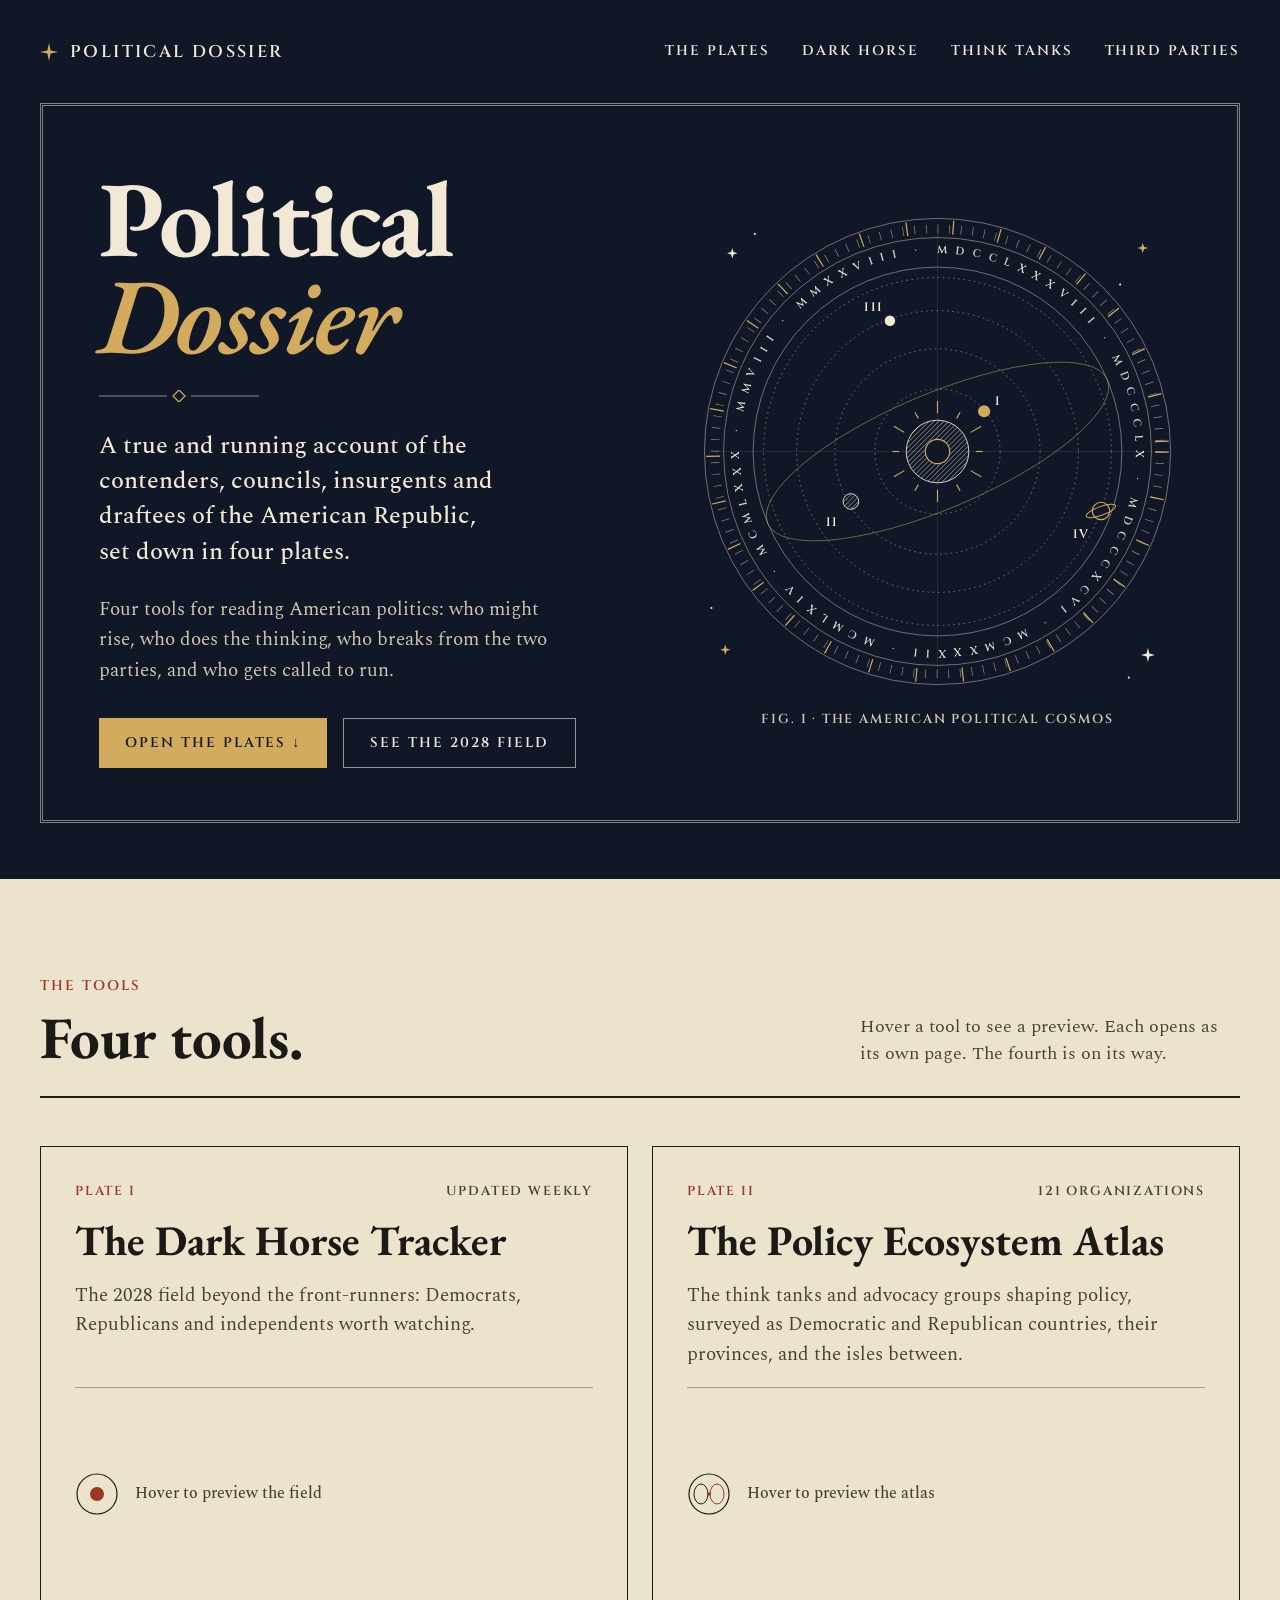
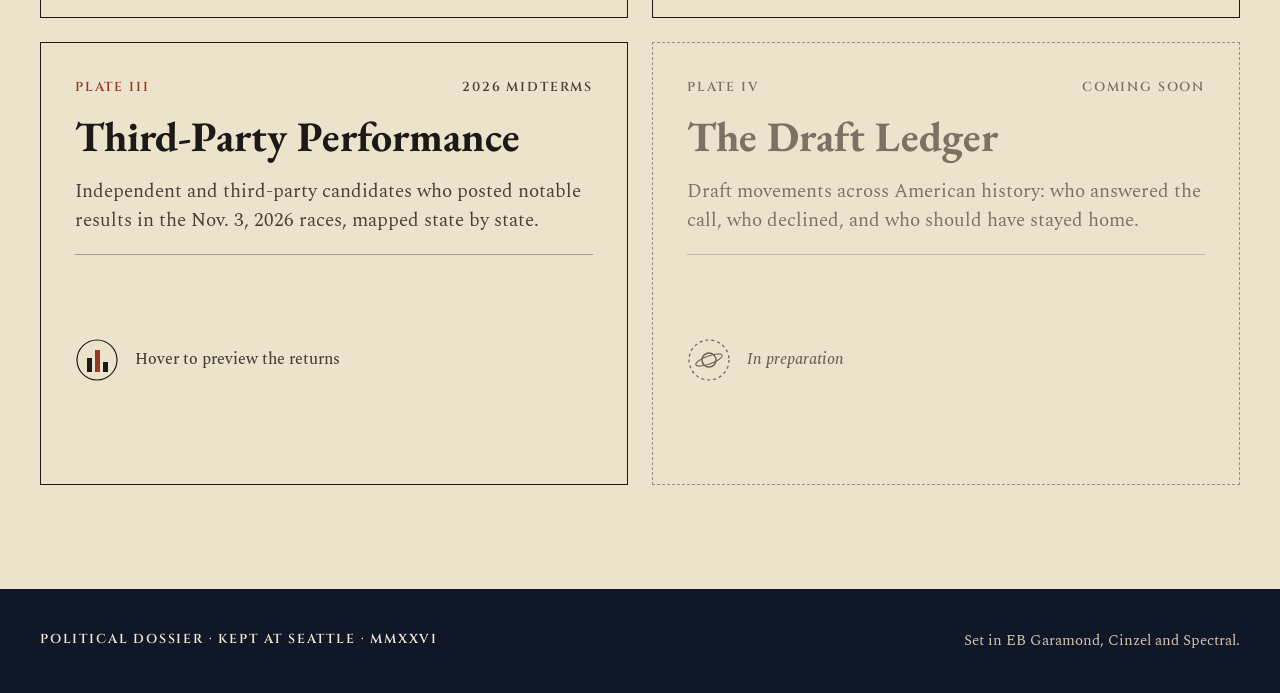
==== index.html @ 015b1ae3 "Homepage: "Four tools." heading; Draft Ledger grayed out as coming soon Plate IV is no longer linked" ====
<!doctype html>
<html lang="en">
<head>
<meta charset="utf-8">
<meta name="viewport" content="width=device-width, initial-scale=1">
<title>Political Dossier</title>
<meta name="description" content="Four tools for reading American politics: the Dark Horse Tracker, the Policy Ecosystem Atlas, Third-Party Performance and, coming soon, the Draft Ledger.">
<link rel="preconnect" href="https://fonts.googleapis.com">
<link rel="preconnect" href="https://fonts.gstatic.com" crossorigin>
<link href="https://fonts.googleapis.com/css2?family=Cinzel:wght@500;600;700&family=EB+Garamond:ital,wght@0,600;0,700;1,600&family=Spectral:wght@400;500;600&display=swap" rel="stylesheet">
<link rel="stylesheet" href="assets/ledger.css">
<link rel="icon" href="assets/favicon.svg" type="image/svg+xml">
</head>
<body id="top">

<header class="hero">
  <div class="wrap">
    <nav aria-label="Primary">
      <a class="brand label" href="#top">
        <svg width="18" height="18" viewBox="0 0 18 18" aria-hidden="true"><path d="M9 0 L10.6 7.4 L18 9 L10.6 10.6 L9 18 L7.4 10.6 L0 9 L7.4 7.4 Z" fill="#D2AB5F"/></svg>
        Political Dossier
      </a>
      <div class="navlinks label">
        <a href="#plates">The Plates</a>
        <a href="dark-horse/">Dark Horse</a>
        <a href="think-tanks/">Think Tanks</a>
        <a href="third-party/">Third Parties</a>
              </div>
    </nav>

    <div class="plate-frame">
      <div class="hero-copy">
        <h1>Political<br><em>Dossier</em></h1>
        <svg width="160" height="12" viewBox="0 0 160 12" aria-hidden="true"><line x1="0" y1="6" x2="68" y2="6" stroke="#F1E9D6" stroke-opacity=".55"/><path d="M80 0 L86 6 L80 12 L74 6 Z" fill="none" stroke="#D2AB5F" stroke-width="1.2"/><line x1="92" y1="6" x2="160" y2="6" stroke="#F1E9D6" stroke-opacity=".55"/></svg>
        <p class="lede">A true and running account of the contenders, councils, insurgents and draftees of the American Republic, set down in four plates.</p>
        <p class="sub">Four tools for reading American politics: who might rise, who does the thinking, who breaks from the two parties, and who gets called to run.</p>
        <div class="ctas">
          <a class="btn btn-gold label" href="#plates">Open the Plates ↓</a>
          <a class="btn btn-line label" href="dark-horse/">See the 2028 Field</a>
        </div>
      </div>

      <figure class="orrery">
        <svg viewBox="0 0 560 560" aria-hidden="true">
          <defs>
            <pattern id="heroHatch" width="4" height="4" patternUnits="userSpaceOnUse" patternTransform="rotate(45)"><line x1="0" y1="0" x2="0" y2="4" stroke="#F1E9D6" stroke-width=".9"/></pattern>
            <path id="heroRing" d="M 280 52 A 228 228 0 1 1 279.99 52"/>
          </defs>
          <circle cx="280" cy="280" r="268" fill="none" stroke="#F1E9D6" stroke-opacity=".6" stroke-width=".8"/>
          <circle cx="280" cy="280" r="256" fill="none" stroke="#F1E9D6" stroke-opacity=".55" stroke-width="10" stroke-dasharray=".8 12.6"/>
          <circle cx="280" cy="280" r="258" fill="none" stroke="#D2AB5F" stroke-width="16" stroke-dasharray="1.4 52.2"/>
          <circle cx="280" cy="280" r="246" fill="none" stroke="#F1E9D6" stroke-opacity=".6" stroke-width=".8"/>
          <text class="sc" font-size="12.5" fill="#F1E9D6" fill-opacity=".9"><textPath href="#heroRing" textLength="1410" lengthAdjust="spacing">MDCCLXXXVIII · MDCCCLX · MDCCCXCVI · MCMXXXII · MCMLXIV · MCMLXXX · MMVIII · MMXXVIII ·</textPath></text>
          <circle cx="280" cy="280" r="212" fill="none" stroke="#F1E9D6" stroke-opacity=".6" stroke-width=".8"/>
          <line x1="280" y1="24" x2="280" y2="536" stroke="#F1E9D6" stroke-opacity=".2" stroke-width=".5"/>
          <line x1="24" y1="280" x2="536" y2="280" stroke="#F1E9D6" stroke-opacity=".2" stroke-width=".5"/>
          <g fill="none" stroke="#F1E9D6" stroke-opacity=".55" stroke-width=".8" stroke-dasharray="2 4">
            <circle cx="280" cy="280" r="72"/><circle cx="280" cy="280" r="118"/><circle cx="280" cy="280" r="162"/><circle cx="280" cy="280" r="200"/>
          </g>
          <ellipse cx="280" cy="280" rx="212" ry="66" fill="none" stroke="#D2AB5F" stroke-opacity=".65" stroke-width=".8" transform="rotate(-23 280 280)"/>
          <g stroke="#D2AB5F" stroke-width="1.3">
            <line x1="280" y1="236" x2="280" y2="222"/>
            <line x1="280" y1="236" x2="280" y2="228" transform="rotate(30 280 280)"/>
            <line x1="280" y1="236" x2="280" y2="222" transform="rotate(60 280 280)"/>
            <line x1="280" y1="236" x2="280" y2="228" transform="rotate(90 280 280)"/>
            <line x1="280" y1="236" x2="280" y2="222" transform="rotate(120 280 280)"/>
            <line x1="280" y1="236" x2="280" y2="228" transform="rotate(150 280 280)"/>
            <line x1="280" y1="236" x2="280" y2="222" transform="rotate(180 280 280)"/>
            <line x1="280" y1="236" x2="280" y2="228" transform="rotate(210 280 280)"/>
            <line x1="280" y1="236" x2="280" y2="222" transform="rotate(240 280 280)"/>
            <line x1="280" y1="236" x2="280" y2="228" transform="rotate(270 280 280)"/>
            <line x1="280" y1="236" x2="280" y2="222" transform="rotate(300 280 280)"/>
            <line x1="280" y1="236" x2="280" y2="228" transform="rotate(330 280 280)"/>
          </g>
          <circle cx="280" cy="280" r="36" fill="url(#heroHatch)" stroke="#F1E9D6" stroke-width="1"/>
          <circle cx="280" cy="280" r="14" fill="#101827" stroke="#D2AB5F" stroke-width="1.3"/>
          <circle cx="333.6" cy="233.7" r="7" fill="#D2AB5F"/>
          <text class="sc" x="346" y="226" font-size="14" fill="#F1E9D6">I</text>
          <circle cx="180.4" cy="337.5" r="9" fill="url(#heroHatch)" stroke="#F1E9D6" stroke-width="1"/>
          <text class="sc" x="152" y="366" font-size="14" fill="#F1E9D6">II</text>
          <circle cx="225.3" cy="129.6" r="6" fill="#F1E9D6"/>
          <text class="sc" x="196" y="118" font-size="14" fill="#F1E9D6">III</text>
          <circle cx="468" cy="348.4" r="10" fill="#101827" stroke="#D2AB5F" stroke-width="1.3"/>
          <ellipse cx="468" cy="348.4" rx="18" ry="5" fill="none" stroke="#D2AB5F" stroke-width="1.1" transform="rotate(-20 468 348.4)"/>
          <text class="sc" x="436" y="380" font-size="14" fill="#F1E9D6">IV</text>
          <path d="M44 46 L45.4 50.6 L50 52 L45.4 53.4 L44 58 L42.6 53.4 L38 52 L42.6 50.6 Z" fill="#F1E9D6"/>
          <path d="M516 40 L517.4 44.6 L522 46 L517.4 47.4 L516 52 L514.6 47.4 L510 46 L514.6 44.6 Z" fill="#D2AB5F"/>
          <path d="M36 502 L37.4 506.6 L42 508 L37.4 509.4 L36 514 L34.6 509.4 L30 508 L34.6 506.6 Z" fill="#D2AB5F"/>
          <path d="M522 506 L523.6 512.4 L530 514 L523.6 515.6 L522 522 L520.4 515.6 L514 514 L520.4 512.4 Z" fill="#F1E9D6"/>
          <g fill="#F1E9D6"><circle cx="70" cy="30" r="1.2"/><circle cx="490" cy="88" r="1.2"/><circle cx="20" cy="460" r="1.2"/><circle cx="500" cy="540" r="1.2"/></g>
        </svg>
        <figcaption class="label">Fig. I · The American political cosmos</figcaption>
      </figure>
    </div>
  </div>
</header>

<section id="plates" aria-labelledby="plates-title">
  <div class="wrap">
    <div class="plates-head">
      <div>
        <div class="kicker label">The Tools</div>
        <h2 id="plates-title">Four tools.</h2>
      </div>
      <p>Hover a tool to see a preview. Each opens as its own page. The fourth is on its way.</p>
    </div>

    <div class="grid">

      <!-- Plate I -->
      <a class="plate" href="dark-horse/">
        <div class="meta label"><span class="num">Plate I</span><span class="tag">Updated weekly</span></div>
        <h3>The Dark Horse Tracker</h3>
        <p>The 2028 field beyond the front-runners: Democrats, Republicans and independents worth watching.</p>
        <div class="window">
          <div class="idle">
            <svg width="44" height="44" viewBox="0 0 44 44" aria-hidden="true"><circle cx="22" cy="22" r="20" fill="none" stroke="#1C1A16" stroke-width="1.2"/><circle cx="22" cy="22" r="7" fill="#9A3722"/></svg>
            Hover to preview the field
          </div>
          <div class="preview">
            <svg viewBox="0 0 440 140" role="img" aria-label="Preview: candidate dots along Democratic, Republican and independent rows, with front-runners set apart at right">
              <text class="sc" x="200" y="12" text-anchor="middle" font-size="10.5" fill="#D3C9B2">THE FIELD</text>
              <text class="sc" x="395" y="12" text-anchor="middle" font-size="10.5" fill="#D3C9B2">LEADERS</text>
              <rect x="360" y="20" width="70" height="116" fill="none" stroke="#F1E9D6" stroke-opacity=".45" stroke-dasharray="3 3"/>
              <g class="sc" font-size="12" fill="#F1E9D6"><text x="0" y="44">DEM</text><text x="0" y="84">REP</text><text x="0" y="124">IND</text></g>
              <g stroke="#F1E9D6" stroke-opacity=".4"><line x1="48" y1="40" x2="430" y2="40"/><line x1="48" y1="80" x2="430" y2="80"/><line x1="48" y1="120" x2="430" y2="120"/></g>
              <g fill="#D2AB5F">
                <circle cx="92" cy="40" r="4"/><circle cx="150" cy="40" r="6"/><circle cx="205" cy="40" r="3"/><circle cx="262" cy="40" r="5"/><circle cx="310" cy="40" r="4"/>
                <circle cx="112" cy="80" r="5"/><circle cx="172" cy="80" r="3"/><circle cx="240" cy="80" r="6"/><circle cx="328" cy="80" r="4"/>
                <circle cx="132" cy="120" r="4"/><circle cx="222" cy="120" r="5"/><circle cx="284" cy="120" r="3"/>
              </g>
              <g fill="#F1E9D6"><circle cx="392" cy="40" r="8"/><circle cx="398" cy="80" r="9"/></g>
            </svg>
            <span class="enter">Enter the plate →</span>
          </div>
        </div>
      </a>

      <!-- Plate II -->
      <a class="plate" href="think-tanks/">
        <div class="meta label"><span class="num">Plate II</span><span class="tag">121 organizations</span></div>
        <h3>The Policy Ecosystem Atlas</h3>
        <p>The think tanks and advocacy groups shaping policy, surveyed as Democratic and Republican countries, their provinces, and the isles between.</p>
        <div class="window">
          <div class="idle">
            <svg width="44" height="44" viewBox="0 0 44 44" aria-hidden="true"><circle cx="22" cy="22" r="20" fill="none" stroke="#1C1A16" stroke-width="1.2"/><ellipse cx="14" cy="22" rx="7" ry="10" fill="none" stroke="#1C1A16"/><ellipse cx="30" cy="22" rx="7" ry="10" fill="none" stroke="#9A3722"/><circle cx="22" cy="22" r="1.8" fill="#9A3722"/></svg>
            Hover to preview the atlas
          </div>
          <div class="preview">
            <svg viewBox="0 0 440 140" role="img" aria-label="Preview: two landmasses labeled Democratic and Republican, divided into provinces dotted with organizations, with small bridge isles between them">
              <defs><pattern id="p2Hatch" width="5" height="5" patternUnits="userSpaceOnUse" patternTransform="rotate(45)"><line x1="0" y1="0" x2="0" y2="5" stroke="#F1E9D6" stroke-opacity=".35" stroke-width="1"/></pattern></defs>
              <path d="M30 70 C28 30 70 12 110 14 C150 16 182 34 184 66 C186 104 160 128 116 128 C70 128 32 108 30 70 Z" fill="url(#p2Hatch)" stroke="#F1E9D6" stroke-width="1.2"/>
              <path d="M256 66 C258 30 292 12 334 14 C376 16 412 36 410 72 C408 108 374 128 330 128 C288 128 254 104 256 66 Z" fill="url(#p2Hatch)" stroke="#D2AB5F" stroke-width="1.2"/>
              <g stroke="#F1E9D6" stroke-opacity=".4" stroke-width=".8" fill="none"><path d="M108 16 L104 64 L60 96"/><path d="M104 64 L176 80"/><path d="M332 16 L336 70 L296 110"/><path d="M336 70 L404 58"/></g>
              <g fill="#F1E9D6"><circle cx="70" cy="50" r="3"/><circle cx="140" cy="44" r="4.5"/><circle cx="90" cy="100" r="3.5"/><circle cx="140" cy="102" r="2.5"/><circle cx="300" cy="48" r="3"/><circle cx="370" cy="44" r="4.5"/><circle cx="360" cy="100" r="3.5"/><circle cx="310" cy="90" r="2.5"/></g>
              <g fill="#D2AB5F" stroke="#101827" stroke-width=".8"><path d="M212 44 l8 -4 l8 4 l-2 8 l-10 2 z"/><path d="M208 76 l10 -3 l9 5 l-3 8 l-12 0 z"/><path d="M214 106 l9 -3 l7 5 l-4 7 l-10 -1 z"/></g>
              <g class="sc" font-size="10" fill="#D3C9B2" text-anchor="middle" letter-spacing="1.2"><text x="107" y="9">DEMOCRATIC</text><text x="333" y="9">REPUBLICAN</text><text x="220" y="30">ISLES</text></g>
            </svg>
            <span class="enter">Enter the plate →</span>
          </div>
        </div>
      </a>

      <!-- Plate III -->
      <a class="plate" href="third-party/">
        <div class="meta label"><span class="num">Plate III</span><span class="tag">2026 midterms</span></div>
        <h3>Third-Party Performance</h3>
        <p>Independent and third-party candidates who posted notable results in the Nov. 3, 2026 races, mapped state by state.</p>
        <div class="window">
          <div class="idle">
            <svg width="44" height="44" viewBox="0 0 44 44" aria-hidden="true"><circle cx="22" cy="22" r="20" fill="none" stroke="#1C1A16" stroke-width="1.2"/><rect x="12" y="20" width="5" height="14" fill="#1C1A16"/><rect x="20" y="12" width="5" height="22" fill="#9A3722"/><rect x="28" y="24" width="5" height="10" fill="#1C1A16"/></svg>
            Hover to preview the returns
          </div>
          <div class="preview">
            <svg viewBox="0 0 440 156" role="img" aria-label="Preview: 2026 independent vote shares. Bill Hill, Alaska House, 40.9 percent; Seth Bodnar, Montana Senate, 37.7; Ken Block, Rhode Island governor, 27.8; David Hatley, Tennessee governor, 9.3; Rick Bennett, Maine governor, 8.1">
              <defs><pattern id="p3Hatch" width="4" height="4" patternUnits="userSpaceOnUse" patternTransform="rotate(45)"><line x1="0" y1="0" x2="0" y2="4" stroke="#F1E9D6" stroke-width="1"/></pattern></defs>
              <line x1="20" y1="122" x2="420" y2="122" stroke="#F1E9D6" stroke-opacity=".65"/>
              <rect x="40" y="32.0" width="40" height="90.0" fill="#D2AB5F"/><rect x="120" y="39.0" width="40" height="83.0" fill="url(#p3Hatch)" stroke="#F1E9D6" stroke-width=".9"/><rect x="200" y="60.8" width="40" height="61.2" fill="url(#p3Hatch)" stroke="#F1E9D6" stroke-width=".9"/><rect x="280" y="101.5" width="40" height="20.5" fill="url(#p3Hatch)" stroke="#F1E9D6" stroke-width=".9"/><rect x="360" y="104.1" width="40" height="17.9" fill="url(#p3Hatch)" stroke="#F1E9D6" stroke-width=".9"/>
              <g class="num-t" font-size="12.5" fill="#F1E9D6" text-anchor="middle"><text x="60" y="26.0">40.9%</text><text x="140" y="33.0">37.7%</text><text x="220" y="54.8">27.8%</text><text x="300" y="95.5">9.3%</text><text x="380" y="98.1">8.1%</text></g>
              <g class="sc" font-size="10" fill="#D3C9B2" text-anchor="middle" letter-spacing=".8"><text x="60" y="138">AK HOUSE</text><text x="60" y="152">HILL</text><text x="140" y="138">MT SENATE</text><text x="140" y="152">BODNAR</text><text x="220" y="138">RI GOV</text><text x="220" y="152">BLOCK</text><text x="300" y="138">TN GOV</text><text x="300" y="152">HATLEY</text><text x="380" y="138">ME GOV</text><text x="380" y="152">BENNETT</text></g>
            </svg>
            <span class="enter">Enter the plate →</span>
          </div>
        </div>
      </a>

      <!-- Plate IV: coming soon (not linked yet) -->
      <div class="plate soon" aria-disabled="true">
        <div class="meta label"><span class="num">Plate IV</span><span class="tag">Coming soon</span></div>
        <h3>The Draft Ledger</h3>
        <p>Draft movements across American history: who answered the call, who declined, and who should have stayed home.</p>
        <div class="window">
          <div class="idle">
            <svg width="44" height="44" viewBox="0 0 44 44" aria-hidden="true"><circle cx="22" cy="22" r="20" fill="none" stroke="currentColor" stroke-width="1.2" stroke-dasharray="3 3"/><circle cx="22" cy="22" r="7" fill="none" stroke="currentColor" stroke-width="1.5"/><ellipse cx="22" cy="22" rx="14" ry="4" fill="none" stroke="currentColor" stroke-width="1.1" transform="rotate(-20 22 22)"/></svg>
            In preparation
          </div>
        </div>
      </div>

    </div>
  </div>
</section>

<footer id="colophon">
  <div class="wrap">
    <span class="label">Political Dossier · Kept at Seattle · MMXXVI</span>
    <span>Set in EB Garamond, Cinzel and Spectral.</span>
  </div>
</footer>

</body>
</html>
---- assets/ledger.css ----
/* Political Dossier: shared styles */
  :root{
    --night:#101827;
    --night-2:#18233A;
    --parchment:#ECE3CD;
    --star:#F1E9D6;
    --star-muted:#D3C9B2;
    --ink:#1C1A16;
    --ink-muted:#463F33;
    --gold:#D2AB5F;
    --rubric:#9A3722;
    --display:'EB Garamond', Georgia, serif;
    --label:'Cinzel', 'Trajan Pro', serif;
    --body:'Spectral', Georgia, serif;
  }
  *{box-sizing:border-box}
  html{scroll-behavior:smooth}
  body{margin:0;background:var(--night);color:var(--star);font-family:var(--body);font-size:19px;line-height:1.6;-webkit-font-smoothing:antialiased}
  a{color:inherit}
  .wrap{max-width:1320px;margin:0 auto}
  .label{font-family:var(--label);font-weight:600;letter-spacing:.14em;text-transform:uppercase}

  /* ---------- Nav ---------- */
  header.hero{padding:28px 40px 56px}
  nav{display:flex;flex-wrap:wrap;justify-content:space-between;align-items:center;gap:16px;margin-bottom:28px}
  .brand{display:flex;align-items:center;gap:12px;text-decoration:none;font-size:17px;color:var(--star)}
  .navlinks{display:flex;flex-wrap:wrap;gap:32px;font-size:14px}
  .navlinks a{text-decoration:none;padding:12px 0;color:var(--star);border-bottom:1px solid transparent}
  .navlinks a[aria-current="page"]{color:var(--gold);border-bottom-color:var(--gold)}
  .navlinks a:hover,.navlinks a:focus-visible{border-bottom-color:var(--gold);color:var(--gold)}

  /* ---------- Hero ---------- */
  .plate-frame{border:3px double rgba(241,233,214,.5);padding:64px 56px 52px;display:flex;flex-wrap:wrap;align-items:center;gap:48px}
  .hero-copy{flex:1 1 480px;min-width:0;display:flex;flex-direction:column;gap:26px}
  h1{margin:0;font-family:var(--display);font-weight:700;font-size:clamp(64px,8.4vw,124px);line-height:.9;letter-spacing:-.015em;color:var(--star)}
  h1 em{font-style:italic;font-weight:600;color:var(--gold)}
  .lede{margin:0;font-size:clamp(21px,1.9vw,25px);line-height:1.45;font-weight:500;color:var(--star);max-width:34ch}
  .sub{margin:0;font-size:19px;line-height:1.6;color:var(--star-muted);max-width:46ch}
  .ctas{display:flex;flex-wrap:wrap;gap:16px;margin-top:6px}
  .btn{display:inline-flex;align-items:center;min-height:50px;padding:0 26px;text-decoration:none;font-size:14px;transition:background .2s,color .2s,border-color .2s}
  .btn-gold{background:var(--gold);color:var(--night)}
  .btn-gold:hover,.btn-gold:focus-visible{background:var(--star)}
  .btn-line{border:1px solid rgba(241,233,214,.6);color:var(--star)}
  .btn-line:hover,.btn-line:focus-visible{border-color:var(--gold);color:var(--gold)}
  figure.orrery{flex:1 1 420px;min-width:0;margin:0;display:flex;flex-direction:column;align-items:center;gap:14px}
  figure.orrery svg{width:100%;max-width:540px;display:block}
  figcaption{font-size:13px;color:var(--star-muted)}

  /* ---------- Plates ---------- */
  #plates{background:var(--parchment);color:var(--ink);padding:96px 40px 104px}
  .plates-head{display:flex;flex-wrap:wrap;justify-content:space-between;align-items:flex-end;gap:24px;border-bottom:2px solid var(--ink);padding-bottom:28px;margin-bottom:48px}
  .plates-head .kicker{font-size:14px;color:var(--rubric);margin-bottom:12px}
  h2{margin:0;font-family:var(--display);font-weight:700;font-size:clamp(40px,4.6vw,64px);line-height:1}
  h2 em{font-weight:600}
  .plates-head p{margin:0;flex:0 1 380px;font-size:18px;line-height:1.55;color:var(--ink-muted)}
  .grid{display:grid;grid-template-columns:repeat(auto-fit,minmax(min(100%,500px),1fr));gap:24px}

  .plate{display:flex;flex-direction:column;gap:18px;padding:34px;min-height:420px;border:1.5px solid var(--ink);text-decoration:none;color:var(--ink);background:transparent;transition:background .25s ease,color .25s ease}
  .plate .meta{display:flex;justify-content:space-between;align-items:baseline;gap:12px;font-size:13px}
  .plate .num{color:var(--rubric);transition:color .25s}
  .plate .tag{color:var(--ink-muted);transition:color .25s}
  .plate h3{margin:0;font-family:var(--display);font-weight:700;font-size:42px;line-height:1.02}
  .plate p{margin:0;font-size:19px;line-height:1.55;color:var(--ink-muted);transition:color .25s}
  .plate .window{margin-top:auto;border-top:1px solid rgba(28,26,22,.35);padding-top:16px;height:196px;display:flex;flex-direction:column;justify-content:center;transition:border-color .25s}
  .plate .idle{display:flex;align-items:center;gap:16px;font-size:16px;font-weight:500;color:var(--ink-muted)}
  .plate .preview{display:none;flex-direction:column;gap:10px}
  .plate .preview svg{width:100%;height:136px;display:block}
  .plate .enter{font-family:var(--label);font-weight:600;font-size:13px;letter-spacing:.14em;text-transform:uppercase;color:var(--gold)}

  .plate:hover,.plate:focus-visible{background:var(--night);color:var(--star);outline:none}
  .plate:focus-visible{box-shadow:0 0 0 3px var(--gold)}
  .plate:hover .num,.plate:focus-visible .num{color:var(--gold)}
  .plate:hover .tag,.plate:hover p,.plate:focus-visible .tag,.plate:focus-visible p{color:var(--star-muted)}
  .plate:hover .window,.plate:focus-visible .window{border-top-color:rgba(241,233,214,.25)}
  .plate:hover .idle,.plate:focus-visible .idle{display:none}
  .plate:hover .preview,.plate:focus-visible .preview{display:flex}

  /* Touch screens can't hover: show the preview by default */
  @media (hover:none){
    .plate .idle{display:none}
    .plate .preview{display:flex}
    .plate{background:var(--night);color:var(--star)}
    .plate .num{color:var(--gold)}
    .plate .tag,.plate p{color:var(--star-muted)}
    .plate .window{border-top-color:rgba(241,233,214,.25)}
  }

  /* SVG text */
  .sc{font-family:var(--label);font-weight:600;letter-spacing:1.5px}
  .num-t{font-family:var(--body);font-weight:500}

  /* ---------- Footer ---------- */
  footer{padding:40px}
  footer .wrap{display:flex;flex-wrap:wrap;justify-content:space-between;gap:16px;font-size:15px;color:var(--star-muted)}
  footer .label{font-size:13px;color:var(--star)}

  @media (max-width:640px){
    header.hero{padding:20px 20px 40px}
    .plate-frame{padding:36px 24px}
    #plates{padding:64px 20px 72px}
    .plate{padding:24px;min-height:0}
    .plate h3{font-size:34px}
    footer{padding:32px 20px}
  }
  @media (prefers-reduced-motion:reduce){*{transition:none!important;scroll-behavior:auto!important}}

/* ---------- Tool pages (the plates) ---------- */
.plate-header{padding:28px 40px 0}
.crumb{font-size:13px;color:var(--star-muted);margin-bottom:22px}
.crumb a{text-decoration:none;color:var(--star-muted)}
.crumb a:hover,.crumb a:focus-visible{color:var(--gold)}
.plate-title{border:3px double rgba(241,233,214,.5);border-bottom:none;padding:48px 56px 40px;display:flex;flex-wrap:wrap;justify-content:space-between;align-items:flex-end;gap:24px}
.plate-title .num{font-size:14px;color:var(--gold);margin-bottom:14px}
.plate-title h1{font-size:clamp(48px,6vw,84px);line-height:.95}
.plate-title p{margin:16px 0 0;font-size:19px;color:var(--star-muted);max-width:52ch}
.plate-title .tag{font-size:13px;color:var(--star-muted);border:1px solid rgba(241,233,214,.4);padding:8px 14px}
main.tool{background:var(--parchment);color:var(--ink);padding:56px 40px 80px;min-height:50vh}
.tool-slot{border:1.5px solid var(--ink);padding:56px 40px;display:flex;flex-direction:column;align-items:center;gap:16px;text-align:center}
.tool-slot h2{font-size:clamp(28px,3vw,40px)}
.tool-slot p{margin:0;color:var(--ink-muted);max-width:48ch}
.plate-nav{display:flex;flex-wrap:wrap;justify-content:space-between;gap:16px;margin-top:40px;border-top:2px solid var(--ink);padding-top:24px}
.plate-nav a{display:flex;flex-direction:column;gap:4px;text-decoration:none;color:var(--ink);min-height:44px}
.plate-nav a:last-child{text-align:right;margin-left:auto}
.plate-nav .label{font-size:12px;color:var(--rubric)}
.plate-nav .t{font-family:var(--display);font-weight:700;font-size:24px}
.plate-nav a:hover .t,.plate-nav a:focus-visible .t{text-decoration:underline;text-decoration-thickness:1px;text-underline-offset:4px}
@media (max-width:640px){
  .plate-header{padding:20px 20px 0}
  .plate-title{padding:32px 24px 28px}
  main.tool{padding:40px 20px 56px}
  .tool-slot{padding:40px 20px}
}

/* Coming-soon plate: greyed out, not clickable, no hover preview */
.plate.soon,.plate.soon:hover{background:transparent;color:#7A7262;border-style:dashed;border-color:#9C927E;cursor:default}
.plate.soon .num,.plate.soon .tag,.plate.soon:hover .num,.plate.soon:hover .tag{color:#7A7262}
.plate.soon p,.plate.soon:hover p{color:#7A7262}
.plate.soon .window,.plate.soon:hover .window{border-top-color:rgba(28,26,22,.2)}
.plate.soon .idle,.plate.soon:hover .idle{display:flex;color:#6B6455;font-style:italic}
@media (hover:none){
  .plate.soon{background:transparent;color:#7A7262}
  .plate.soon .num,.plate.soon .tag,.plate.soon p{color:#7A7262}
  .plate.soon .idle{display:flex}
  .plate.soon .window{border-top-color:rgba(28,26,22,.2)}
}
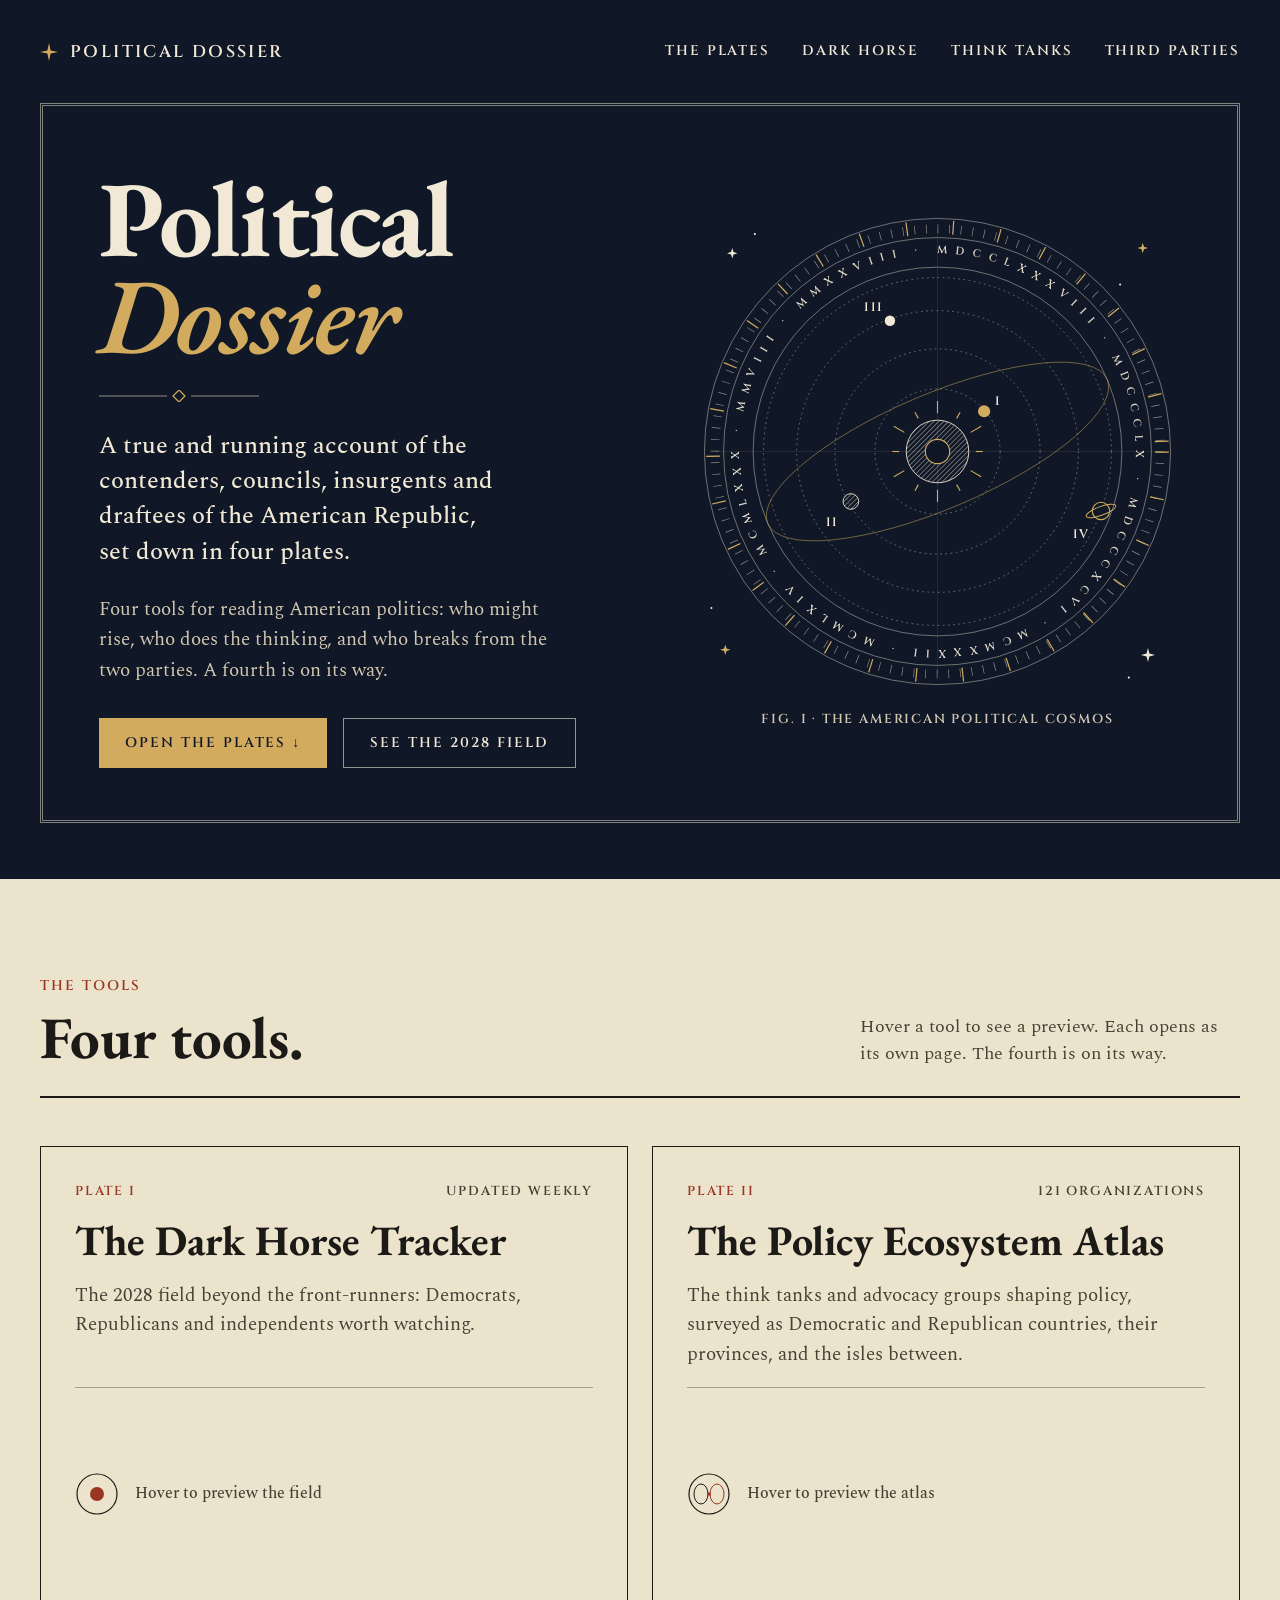
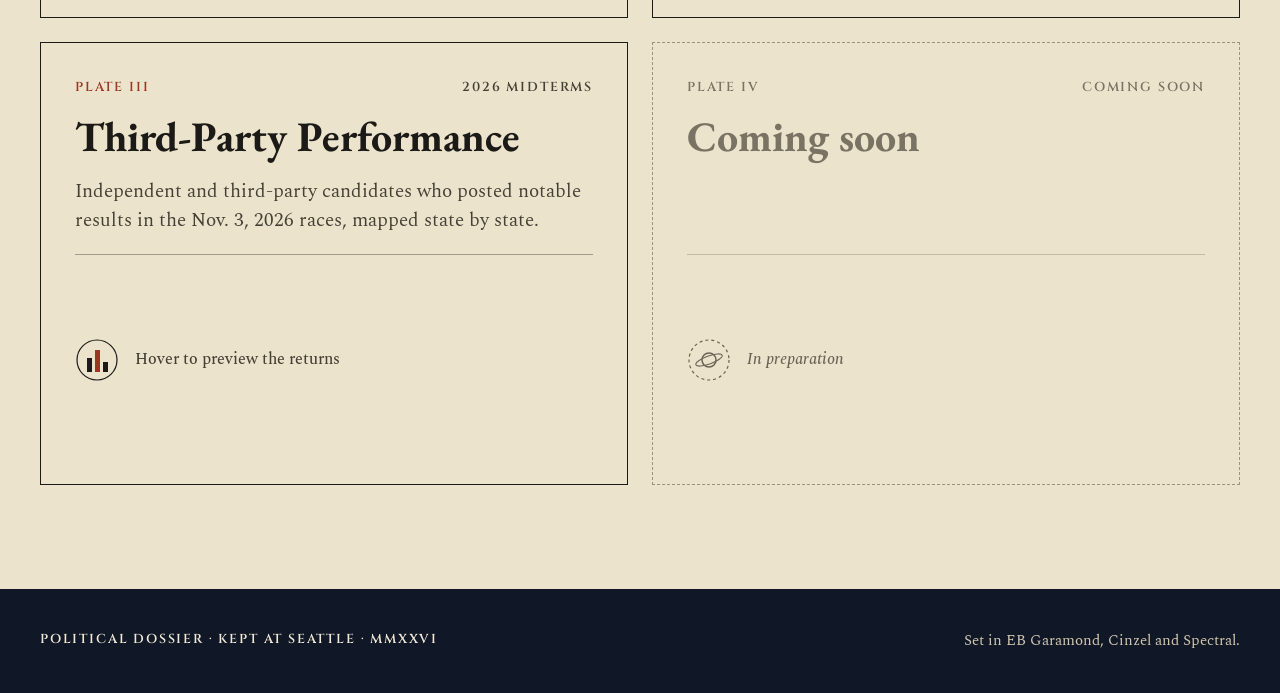
==== commit eaf8a2f2: "Plate IV: show only "Coming soon" Co-Authored-By: Claude Opus 5.5 <noreply@anthropic.com> Claude-Ses" ====
--- a/index.html
+++ b/index.html
@@ -4,7 +4,7 @@
 <meta charset="utf-8">
 <meta name="viewport" content="width=device-width, initial-scale=1">
 <title>Political Dossier</title>
-<meta name="description" content="Four tools for reading American politics: the Dark Horse Tracker, the Policy Ecosystem Atlas, Third-Party Performance and, coming soon, the Draft Ledger.">
+<meta name="description" content="Four tools for reading American politics: the Dark Horse Tracker, the Policy Ecosystem Atlas, Third-Party Performance, with a fourth coming soon.">
 <link rel="preconnect" href="https://fonts.googleapis.com">
 <link rel="preconnect" href="https://fonts.gstatic.com" crossorigin>
 <link href="https://fonts.googleapis.com/css2?family=Cinzel:wght@500;600;700&family=EB+Garamond:ital,wght@0,600;0,700;1,600&family=Spectral:wght@400;500;600&display=swap" rel="stylesheet">
@@ -33,7 +33,7 @@
         <h1>Political<br><em>Dossier</em></h1>
         <svg width="160" height="12" viewBox="0 0 160 12" aria-hidden="true"><line x1="0" y1="6" x2="68" y2="6" stroke="#F1E9D6" stroke-opacity=".55"/><path d="M80 0 L86 6 L80 12 L74 6 Z" fill="none" stroke="#D2AB5F" stroke-width="1.2"/><line x1="92" y1="6" x2="160" y2="6" stroke="#F1E9D6" stroke-opacity=".55"/></svg>
         <p class="lede">A true and running account of the contenders, councils, insurgents and draftees of the American Republic, set down in four plates.</p>
-        <p class="sub">Four tools for reading American politics: who might rise, who does the thinking, who breaks from the two parties, and who gets called to run.</p>
+        <p class="sub">Four tools for reading American politics: who might rise, who does the thinking, and who breaks from the two parties. A fourth is on its way.</p>
         <div class="ctas">
           <a class="btn btn-gold label" href="#plates">Open the Plates ↓</a>
           <a class="btn btn-line label" href="dark-horse/">See the 2028 Field</a>
@@ -187,8 +187,7 @@
       <!-- Plate IV: coming soon (not linked yet) -->
       <div class="plate soon" aria-disabled="true">
         <div class="meta label"><span class="num">Plate IV</span><span class="tag">Coming soon</span></div>
-        <h3>The Draft Ledger</h3>
-        <p>Draft movements across American history: who answered the call, who declined, and who should have stayed home.</p>
+        <h3>Coming soon</h3>
         <div class="window">
           <div class="idle">
             <svg width="44" height="44" viewBox="0 0 44 44" aria-hidden="true"><circle cx="22" cy="22" r="20" fill="none" stroke="currentColor" stroke-width="1.2" stroke-dasharray="3 3"/><circle cx="22" cy="22" r="7" fill="none" stroke="currentColor" stroke-width="1.5"/><ellipse cx="22" cy="22" rx="14" ry="4" fill="none" stroke="currentColor" stroke-width="1.1" transform="rotate(-20 22 22)"/></svg>
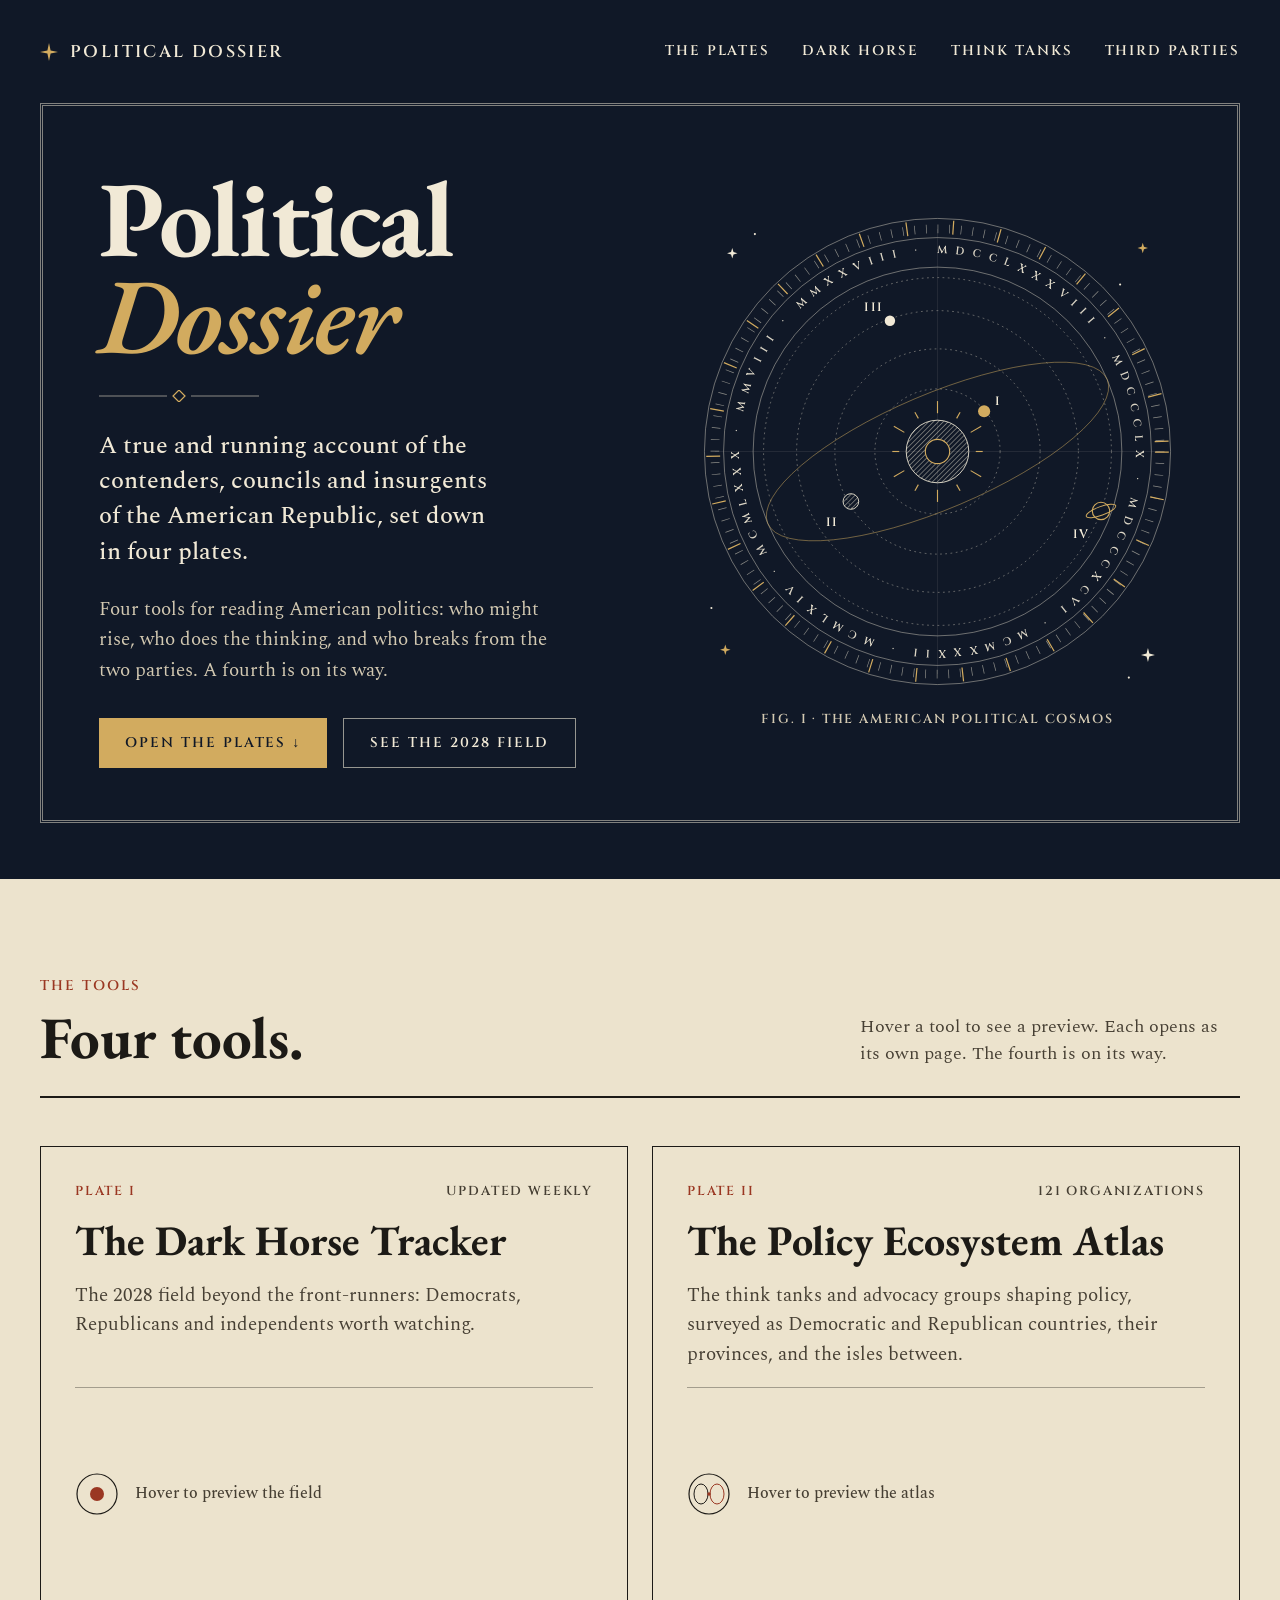
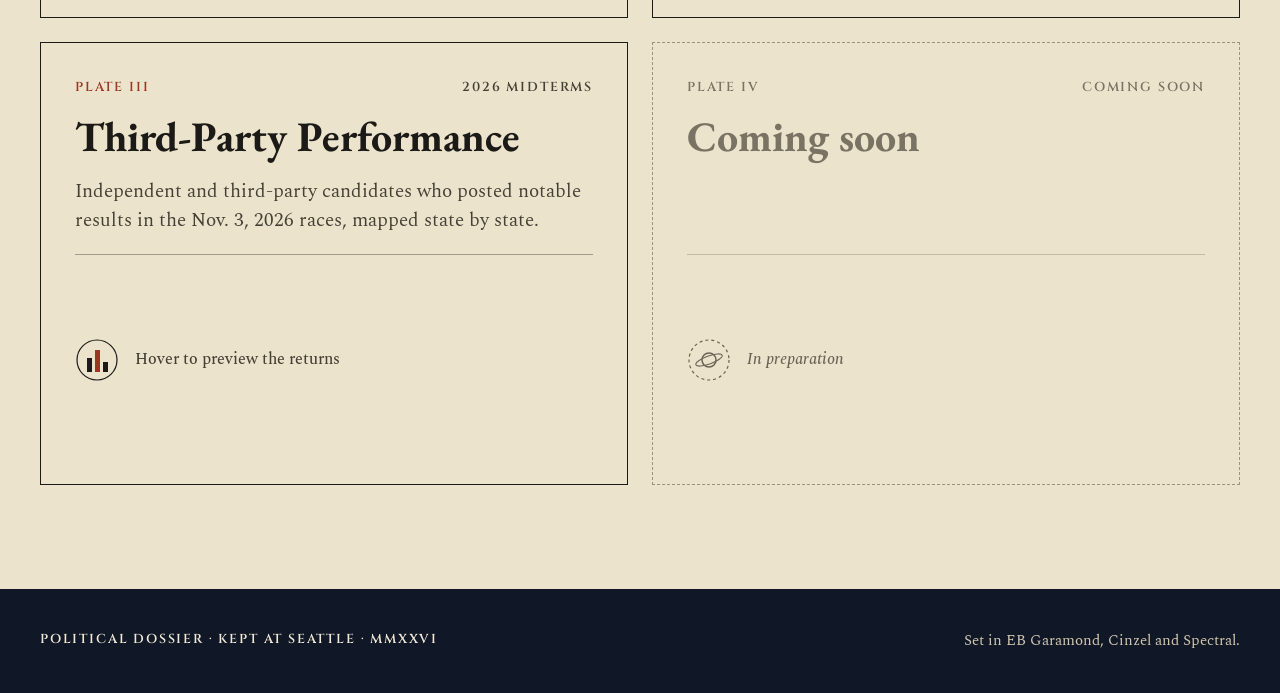
==== commit 326eda70: "Atlas scroll cues and Jump to the map button; SEO meta, share images, sitemap - Atlas: scroll cue un" ====
--- a/index.html
+++ b/index.html
@@ -3,8 +3,79 @@
 <head>
 <meta charset="utf-8">
 <meta name="viewport" content="width=device-width, initial-scale=1">
-<title>Political Dossier</title>
-<meta name="description" content="Four tools for reading American politics: the Dark Horse Tracker, the Policy Ecosystem Atlas, Third-Party Performance, with a fourth coming soon.">
+<title>Political Dossier: Tools for Reading American Politics</title>
+<!-- SEO -->
+<meta name="robots" content="index, follow, max-image-preview:large">
+<link rel="canonical" href="https://politicaldossier.com/">
+<meta name="author" content="Ian Hanson">
+<meta name="keywords" content="US politics, American politics analysis, political analysis tools, 2028 presidential election, 2028 candidates, dark horse candidates, think tanks, policy shops, third parties, independent candidates, 2026 midterms, election data">
+<meta name="theme-color" content="#101827">
+<meta property="og:type" content="website">
+<meta property="og:site_name" content="Political Dossier">
+<meta property="og:locale" content="en_US">
+<meta property="og:title" content="Political Dossier: Tools for Reading American Politics">
+<meta property="og:description" content="Independent tools for U.S. politics analysis: a 2028 dark horse presidential tracker, an atlas comparing America's think tanks and policy shops, and third-party election results.">
+<meta property="og:url" content="https://politicaldossier.com/">
+<meta property="og:image" content="https://politicaldossier.com/assets/social/home.jpg">
+<meta property="og:image:width" content="1200">
+<meta property="og:image:height" content="630">
+<meta property="og:image:alt" content="Political Dossier homepage: an engraved orrery beside the title">
+<meta name="twitter:card" content="summary_large_image">
+<meta name="twitter:title" content="Political Dossier: Tools for Reading American Politics">
+<meta name="twitter:description" content="Independent tools for U.S. politics analysis: a 2028 dark horse presidential tracker, an atlas comparing America's think tanks and policy shops, and third-party election results.">
+<meta name="twitter:image" content="https://politicaldossier.com/assets/social/home.jpg">
+<meta name="twitter:image:alt" content="Political Dossier homepage: an engraved orrery beside the title">
+<script type="application/ld+json">
+{
+ "@context": "https://schema.org",
+ "@graph": [
+  {
+   "@type": "WebSite",
+   "@id": "https://politicaldossier.com/#website",
+   "name": "Political Dossier",
+   "url": "https://politicaldossier.com/",
+   "description": "Independent tools for reading American politics.",
+   "inLanguage": "en-US",
+   "author": {
+    "@type": "Person",
+    "name": "Ian Hanson",
+    "url": "https://ianhanson.com"
+   },
+   "publisher": {
+    "@type": "Person",
+    "name": "Ian Hanson",
+    "url": "https://ianhanson.com"
+   }
+  },
+  {
+   "@type": "ItemList",
+   "name": "Political Dossier tools",
+   "itemListElement": [
+    {
+     "@type": "ListItem",
+     "position": 1,
+     "name": "The Dark Horse Tracker",
+     "url": "https://politicaldossier.com/dark-horse/"
+    },
+    {
+     "@type": "ListItem",
+     "position": 2,
+     "name": "The Policy Ecosystem Atlas",
+     "url": "https://politicaldossier.com/think-tanks/"
+    },
+    {
+     "@type": "ListItem",
+     "position": 3,
+     "name": "Third-Party Performance",
+     "url": "https://politicaldossier.com/third-party/"
+    }
+   ]
+  }
+ ]
+}
+</script>
+<!-- /SEO -->
+<meta name="description" content="Independent tools for U.S. politics analysis: a 2028 dark horse presidential tracker, an atlas comparing America's think tanks and policy shops, and third-party election results.">
 <link rel="preconnect" href="https://fonts.googleapis.com">
 <link rel="preconnect" href="https://fonts.gstatic.com" crossorigin>
 <link href="https://fonts.googleapis.com/css2?family=Cinzel:wght@500;600;700&family=EB+Garamond:ital,wght@0,600;0,700;1,600&family=Spectral:wght@400;500;600&display=swap" rel="stylesheet">
@@ -32,7 +103,7 @@
       <div class="hero-copy">
         <h1>Political<br><em>Dossier</em></h1>
         <svg width="160" height="12" viewBox="0 0 160 12" aria-hidden="true"><line x1="0" y1="6" x2="68" y2="6" stroke="#F1E9D6" stroke-opacity=".55"/><path d="M80 0 L86 6 L80 12 L74 6 Z" fill="none" stroke="#D2AB5F" stroke-width="1.2"/><line x1="92" y1="6" x2="160" y2="6" stroke="#F1E9D6" stroke-opacity=".55"/></svg>
-        <p class="lede">A true and running account of the contenders, councils, insurgents and draftees of the American Republic, set down in four plates.</p>
+        <p class="lede">A true and running account of the contenders, councils and insurgents of the American Republic, set down in four plates.</p>
         <p class="sub">Four tools for reading American politics: who might rise, who does the thinking, and who breaks from the two parties. A fourth is on its way.</p>
         <div class="ctas">
           <a class="btn btn-gold label" href="#plates">Open the Plates ↓</a>
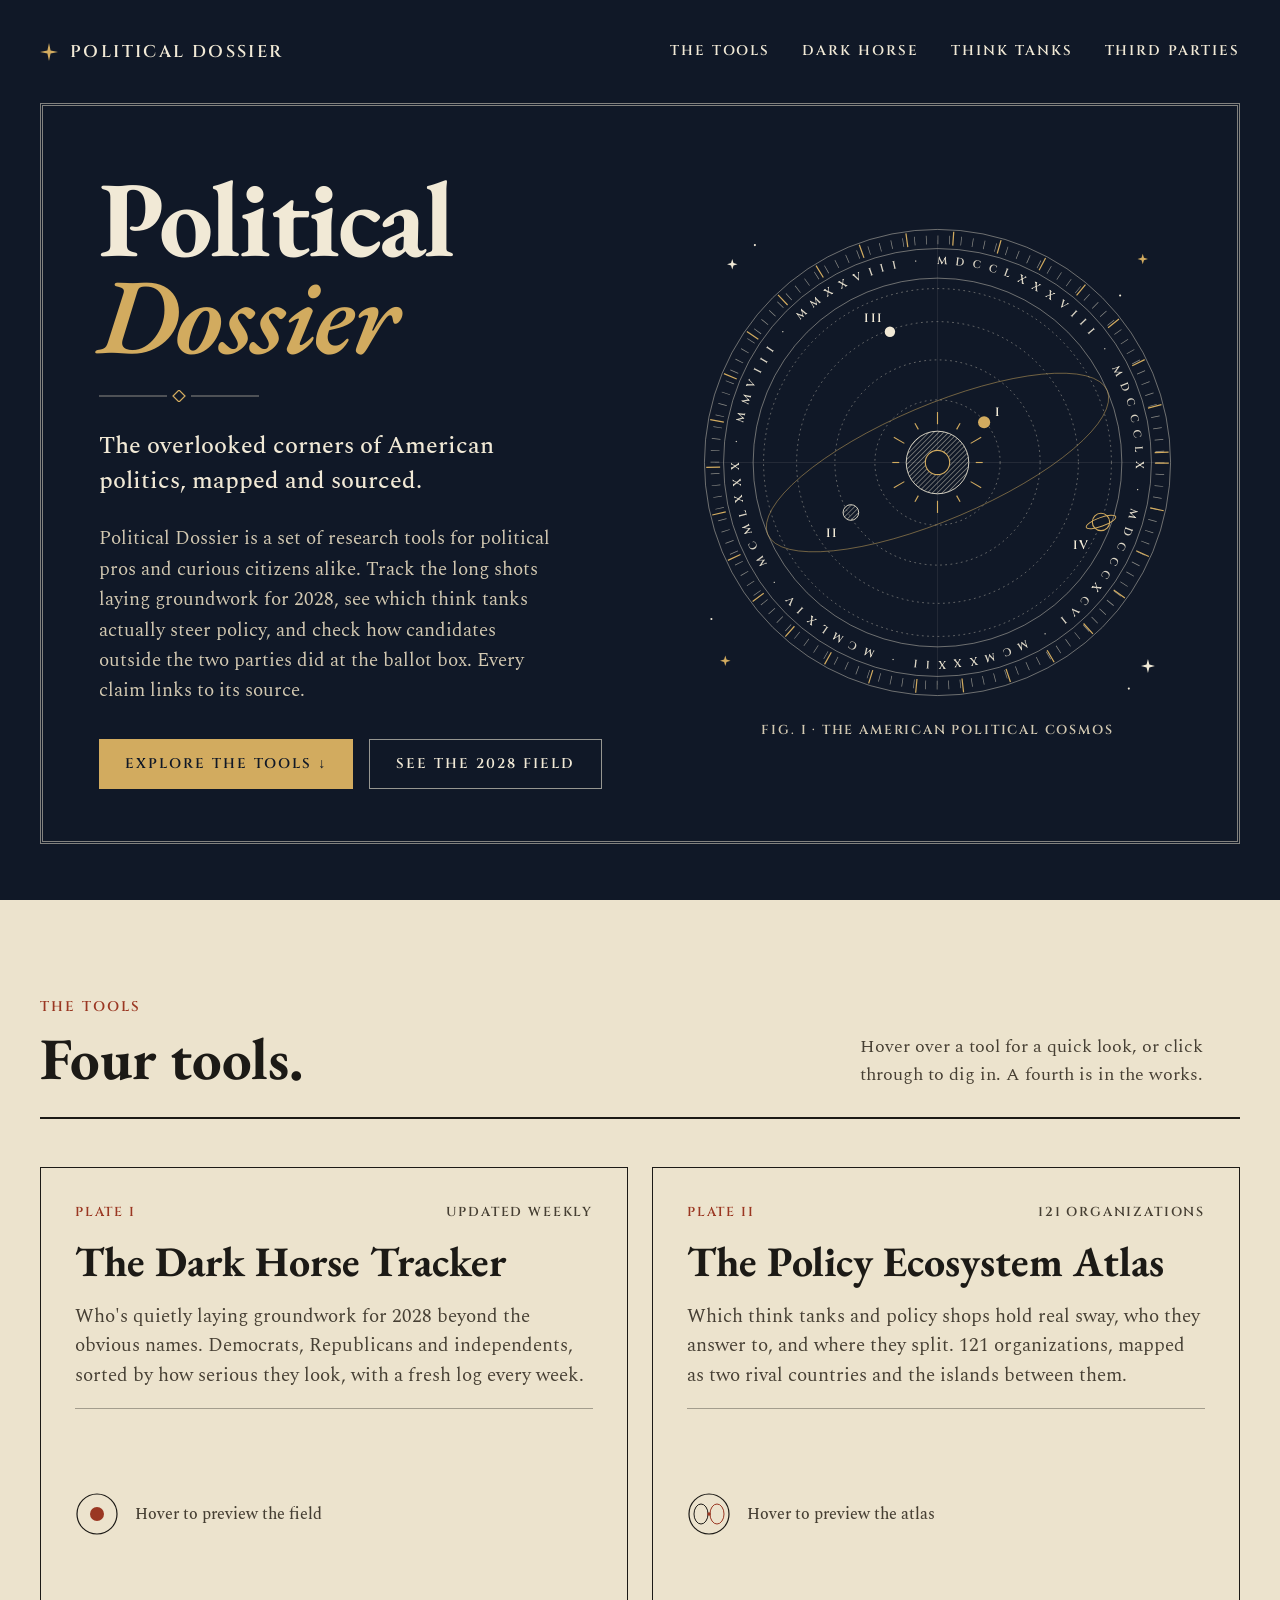
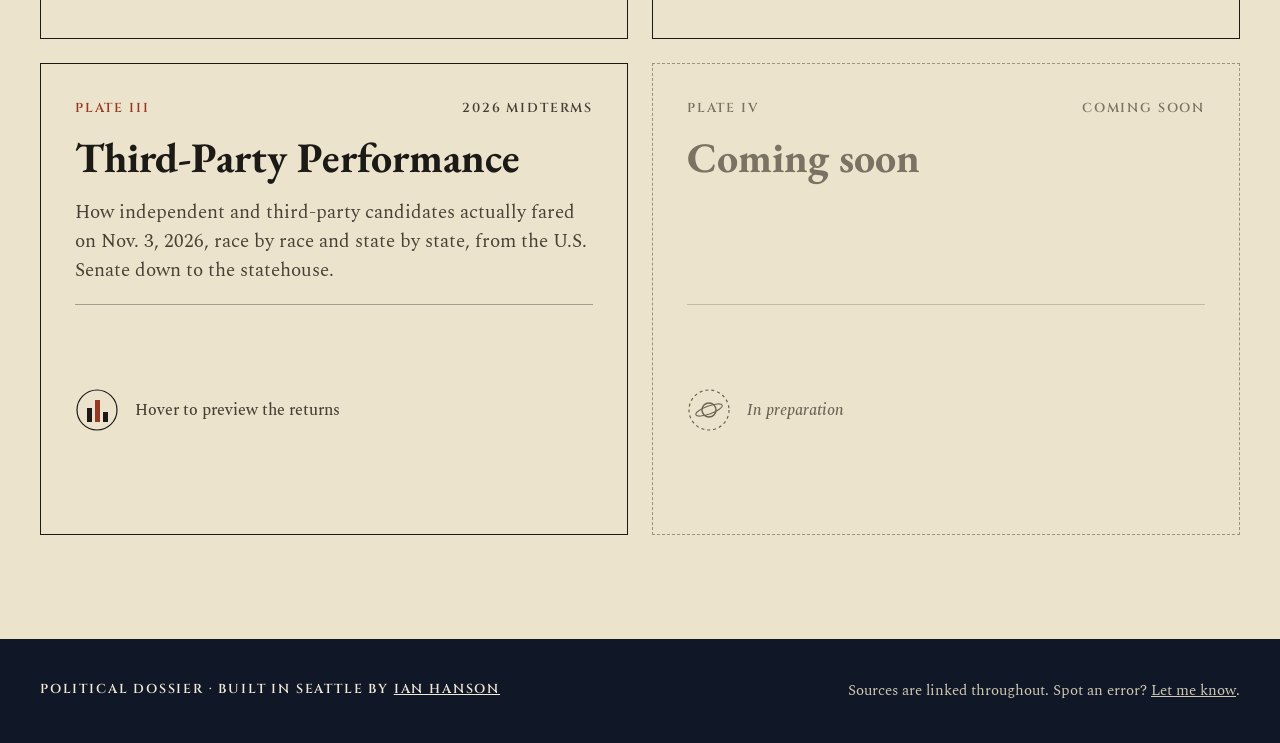
==== commit 70050004: "Homepage copy: plainer, more direct voice Co-Authored-By: Claude Opus 5.5 <noreply@anthropic.com> Cl" ====
--- a/index.html
+++ b/index.html
@@ -14,7 +14,7 @@
 <meta property="og:site_name" content="Political Dossier">
 <meta property="og:locale" content="en_US">
 <meta property="og:title" content="Political Dossier: Tools for Reading American Politics">
-<meta property="og:description" content="Independent tools for U.S. politics analysis: a 2028 dark horse presidential tracker, an atlas comparing America's think tanks and policy shops, and third-party election results.">
+<meta property="og:description" content="Research tools for the overlooked corners of U.S. politics: a 2028 dark horse tracker, a map of think tanks and policy shops, and third-party election results. All sourced.">
 <meta property="og:url" content="https://politicaldossier.com/">
 <meta property="og:image" content="https://politicaldossier.com/assets/social/home.jpg">
 <meta property="og:image:width" content="1200">
@@ -22,7 +22,7 @@
 <meta property="og:image:alt" content="Political Dossier homepage: an engraved orrery beside the title">
 <meta name="twitter:card" content="summary_large_image">
 <meta name="twitter:title" content="Political Dossier: Tools for Reading American Politics">
-<meta name="twitter:description" content="Independent tools for U.S. politics analysis: a 2028 dark horse presidential tracker, an atlas comparing America's think tanks and policy shops, and third-party election results.">
+<meta name="twitter:description" content="Research tools for the overlooked corners of U.S. politics: a 2028 dark horse tracker, a map of think tanks and policy shops, and third-party election results. All sourced.">
 <meta name="twitter:image" content="https://politicaldossier.com/assets/social/home.jpg">
 <meta name="twitter:image:alt" content="Political Dossier homepage: an engraved orrery beside the title">
 <script type="application/ld+json">
@@ -75,7 +75,7 @@
 }
 </script>
 <!-- /SEO -->
-<meta name="description" content="Independent tools for U.S. politics analysis: a 2028 dark horse presidential tracker, an atlas comparing America's think tanks and policy shops, and third-party election results.">
+<meta name="description" content="Research tools for the overlooked corners of U.S. politics: a 2028 dark horse tracker, a map of think tanks and policy shops, and third-party election results. All sourced.">
 <link rel="preconnect" href="https://fonts.googleapis.com">
 <link rel="preconnect" href="https://fonts.gstatic.com" crossorigin>
 <link href="https://fonts.googleapis.com/css2?family=Cinzel:wght@500;600;700&family=EB+Garamond:ital,wght@0,600;0,700;1,600&family=Spectral:wght@400;500;600&display=swap" rel="stylesheet">
@@ -92,7 +92,7 @@
         Political Dossier
       </a>
       <div class="navlinks label">
-        <a href="#plates">The Plates</a>
+        <a href="#plates">The Tools</a>
         <a href="dark-horse/">Dark Horse</a>
         <a href="think-tanks/">Think Tanks</a>
         <a href="third-party/">Third Parties</a>
@@ -103,11 +103,11 @@
       <div class="hero-copy">
         <h1>Political<br><em>Dossier</em></h1>
         <svg width="160" height="12" viewBox="0 0 160 12" aria-hidden="true"><line x1="0" y1="6" x2="68" y2="6" stroke="#F1E9D6" stroke-opacity=".55"/><path d="M80 0 L86 6 L80 12 L74 6 Z" fill="none" stroke="#D2AB5F" stroke-width="1.2"/><line x1="92" y1="6" x2="160" y2="6" stroke="#F1E9D6" stroke-opacity=".55"/></svg>
-        <p class="lede">A true and running account of the contenders, councils and insurgents of the American Republic, set down in four plates.</p>
-        <p class="sub">Four tools for reading American politics: who might rise, who does the thinking, and who breaks from the two parties. A fourth is on its way.</p>
+        <p class="lede">The overlooked corners of American politics, mapped and sourced.</p>
+        <p class="sub">Political Dossier is a set of research tools for political pros and curious citizens alike. Track the long shots laying groundwork for 2028, see which think tanks actually steer policy, and check how candidates outside the two parties did at the ballot box. Every claim links to its source.</p>
         <div class="ctas">
-          <a class="btn btn-gold label" href="#plates">Open the Plates ↓</a>
-          <a class="btn btn-line label" href="dark-horse/">See the 2028 Field</a>
+          <a class="btn btn-gold label" href="#plates">Explore the tools ↓</a>
+          <a class="btn btn-line label" href="dark-horse/">See the 2028 field</a>
         </div>
       </div>
 
@@ -173,7 +173,7 @@
         <div class="kicker label">The Tools</div>
         <h2 id="plates-title">Four tools.</h2>
       </div>
-      <p>Hover a tool to see a preview. Each opens as its own page. The fourth is on its way.</p>
+      <p>Hover over a tool for a quick look, or click through to dig in. A fourth is in the works.</p>
     </div>
 
     <div class="grid">
@@ -182,7 +182,7 @@
       <a class="plate" href="dark-horse/">
         <div class="meta label"><span class="num">Plate I</span><span class="tag">Updated weekly</span></div>
         <h3>The Dark Horse Tracker</h3>
-        <p>The 2028 field beyond the front-runners: Democrats, Republicans and independents worth watching.</p>
+        <p>Who's quietly laying groundwork for 2028 beyond the obvious names. Democrats, Republicans and independents, sorted by how serious they look, with a fresh log every week.</p>
         <div class="window">
           <div class="idle">
             <svg width="44" height="44" viewBox="0 0 44 44" aria-hidden="true"><circle cx="22" cy="22" r="20" fill="none" stroke="#1C1A16" stroke-width="1.2"/><circle cx="22" cy="22" r="7" fill="#9A3722"/></svg>
@@ -202,7 +202,7 @@
               </g>
               <g fill="#F1E9D6"><circle cx="392" cy="40" r="8"/><circle cx="398" cy="80" r="9"/></g>
             </svg>
-            <span class="enter">Enter the plate →</span>
+            <span class="enter">Open the tool →</span>
           </div>
         </div>
       </a>
@@ -211,7 +211,7 @@
       <a class="plate" href="think-tanks/">
         <div class="meta label"><span class="num">Plate II</span><span class="tag">121 organizations</span></div>
         <h3>The Policy Ecosystem Atlas</h3>
-        <p>The think tanks and advocacy groups shaping policy, surveyed as Democratic and Republican countries, their provinces, and the isles between.</p>
+        <p>Which think tanks and policy shops hold real sway, who they answer to, and where they split. 121 organizations, mapped as two rival countries and the islands between them.</p>
         <div class="window">
           <div class="idle">
             <svg width="44" height="44" viewBox="0 0 44 44" aria-hidden="true"><circle cx="22" cy="22" r="20" fill="none" stroke="#1C1A16" stroke-width="1.2"/><ellipse cx="14" cy="22" rx="7" ry="10" fill="none" stroke="#1C1A16"/><ellipse cx="30" cy="22" rx="7" ry="10" fill="none" stroke="#9A3722"/><circle cx="22" cy="22" r="1.8" fill="#9A3722"/></svg>
@@ -227,7 +227,7 @@
               <g fill="#D2AB5F" stroke="#101827" stroke-width=".8"><path d="M212 44 l8 -4 l8 4 l-2 8 l-10 2 z"/><path d="M208 76 l10 -3 l9 5 l-3 8 l-12 0 z"/><path d="M214 106 l9 -3 l7 5 l-4 7 l-10 -1 z"/></g>
               <g class="sc" font-size="10" fill="#D3C9B2" text-anchor="middle" letter-spacing="1.2"><text x="107" y="9">DEMOCRATIC</text><text x="333" y="9">REPUBLICAN</text><text x="220" y="30">ISLES</text></g>
             </svg>
-            <span class="enter">Enter the plate →</span>
+            <span class="enter">Open the tool →</span>
           </div>
         </div>
       </a>
@@ -236,7 +236,7 @@
       <a class="plate" href="third-party/">
         <div class="meta label"><span class="num">Plate III</span><span class="tag">2026 midterms</span></div>
         <h3>Third-Party Performance</h3>
-        <p>Independent and third-party candidates who posted notable results in the Nov. 3, 2026 races, mapped state by state.</p>
+        <p>How independent and third-party candidates actually fared on Nov. 3, 2026, race by race and state by state, from the U.S. Senate down to the statehouse.</p>
         <div class="window">
           <div class="idle">
             <svg width="44" height="44" viewBox="0 0 44 44" aria-hidden="true"><circle cx="22" cy="22" r="20" fill="none" stroke="#1C1A16" stroke-width="1.2"/><rect x="12" y="20" width="5" height="14" fill="#1C1A16"/><rect x="20" y="12" width="5" height="22" fill="#9A3722"/><rect x="28" y="24" width="5" height="10" fill="#1C1A16"/></svg>
@@ -250,7 +250,7 @@
               <g class="num-t" font-size="12.5" fill="#F1E9D6" text-anchor="middle"><text x="60" y="26.0">40.9%</text><text x="140" y="33.0">37.7%</text><text x="220" y="54.8">27.8%</text><text x="300" y="95.5">9.3%</text><text x="380" y="98.1">8.1%</text></g>
               <g class="sc" font-size="10" fill="#D3C9B2" text-anchor="middle" letter-spacing=".8"><text x="60" y="138">AK HOUSE</text><text x="60" y="152">HILL</text><text x="140" y="138">MT SENATE</text><text x="140" y="152">BODNAR</text><text x="220" y="138">RI GOV</text><text x="220" y="152">BLOCK</text><text x="300" y="138">TN GOV</text><text x="300" y="152">HATLEY</text><text x="380" y="138">ME GOV</text><text x="380" y="152">BENNETT</text></g>
             </svg>
-            <span class="enter">Enter the plate →</span>
+            <span class="enter">Open the tool →</span>
           </div>
         </div>
       </a>
@@ -273,8 +273,8 @@
 
 <footer id="colophon">
   <div class="wrap">
-    <span class="label">Political Dossier · Kept at Seattle · MMXXVI</span>
-    <span>Set in EB Garamond, Cinzel and Spectral.</span>
+    <span class="label">Political Dossier · Built in Seattle by <a href="https://ianhanson.com" style="color:inherit">Ian Hanson</a></span>
+    <span>Sources are linked throughout. Spot an error? <a href="mailto:ian@ianhanson.com" style="color:inherit">Let me know</a>.</span>
   </div>
 </footer>
 
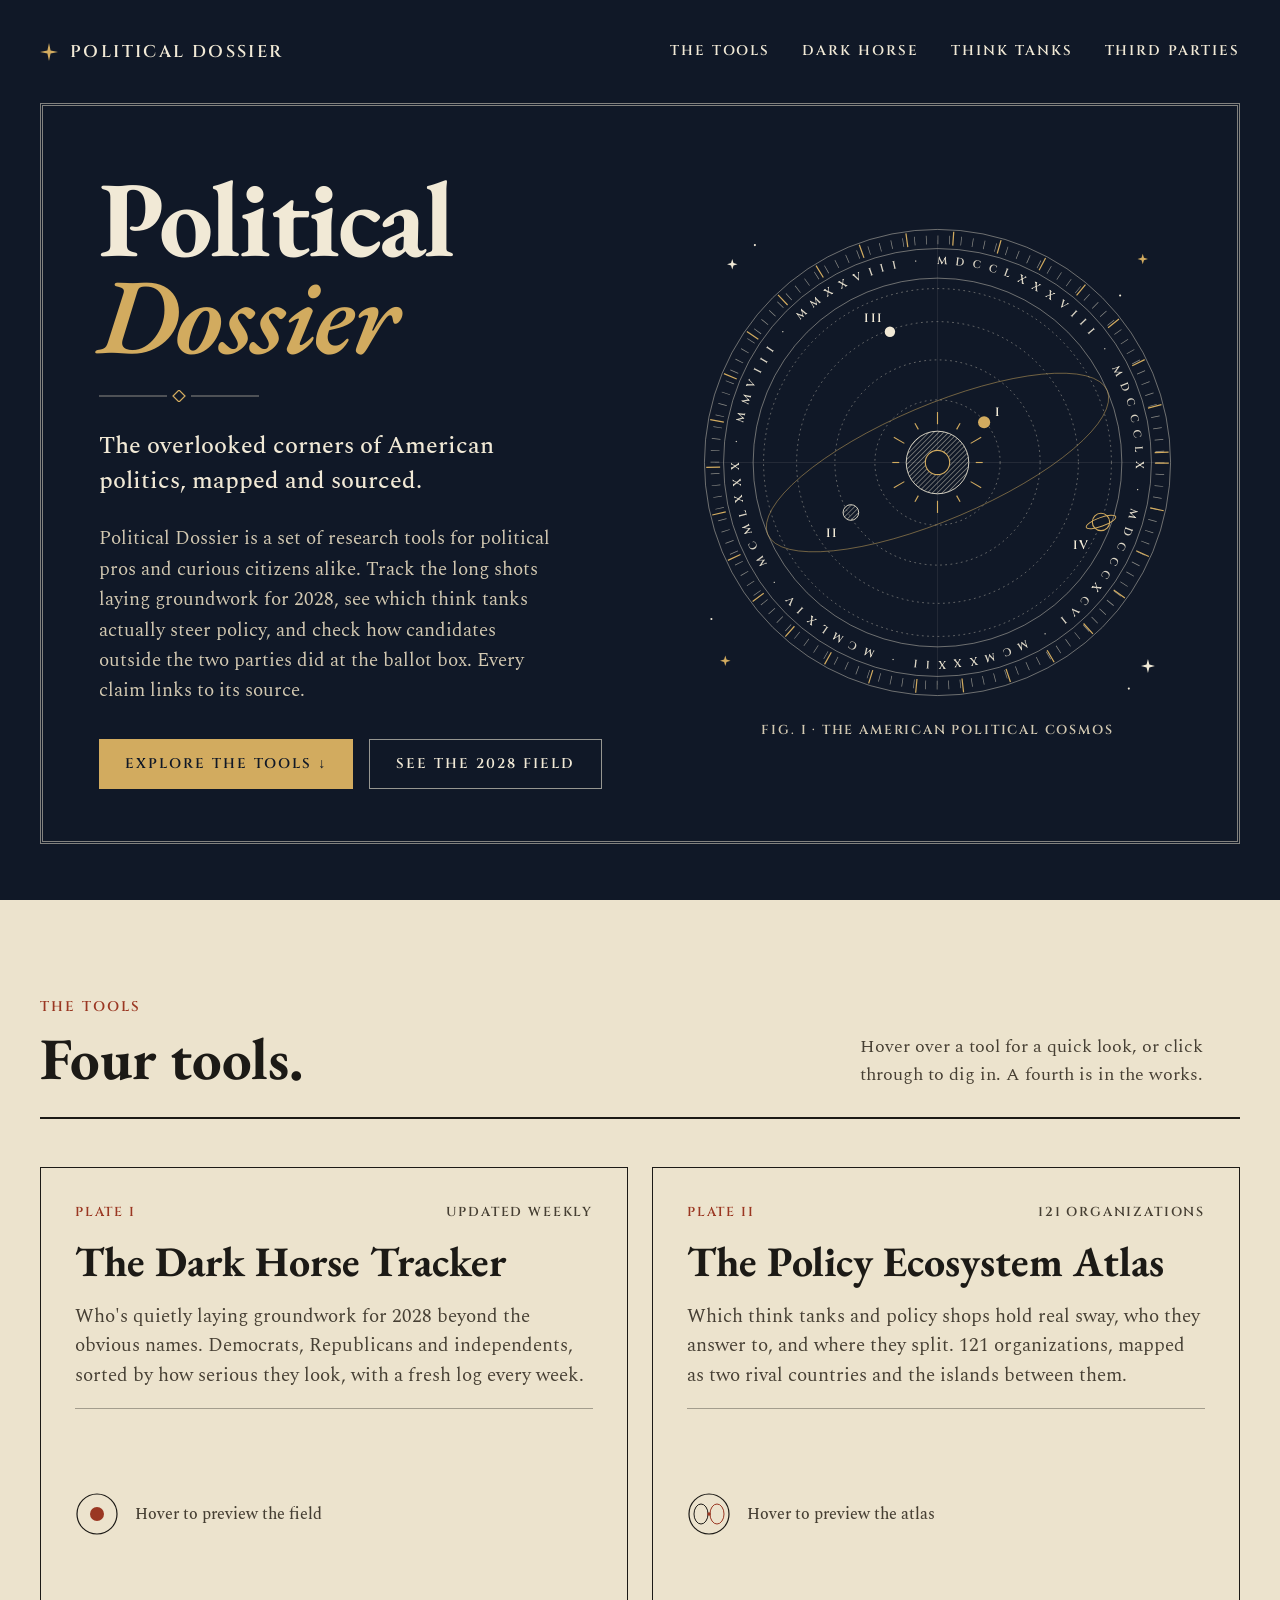
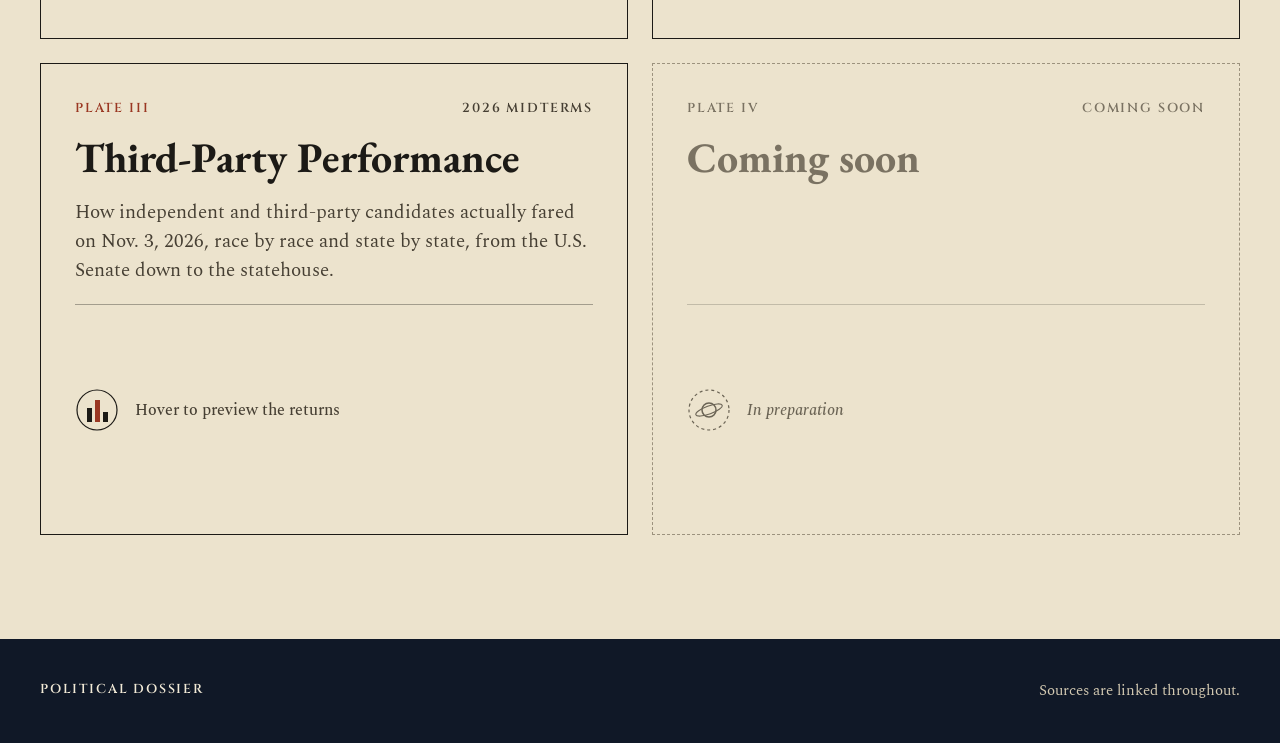
==== commit 238500a9: "Remove personal name and location from the site Co-Authored-By: Claude Opus 5.5 <noreply@anthropic.c" ====
--- a/index.html
+++ b/index.html
@@ -7,7 +7,6 @@
 <!-- SEO -->
 <meta name="robots" content="index, follow, max-image-preview:large">
 <link rel="canonical" href="https://politicaldossier.com/">
-<meta name="author" content="Ian Hanson">
 <meta name="keywords" content="US politics, American politics analysis, political analysis tools, 2028 presidential election, 2028 candidates, dark horse candidates, think tanks, policy shops, third parties, independent candidates, 2026 midterms, election data">
 <meta name="theme-color" content="#101827">
 <meta property="og:type" content="website">
@@ -35,17 +34,7 @@
    "name": "Political Dossier",
    "url": "https://politicaldossier.com/",
    "description": "Independent tools for reading American politics.",
-   "inLanguage": "en-US",
-   "author": {
-    "@type": "Person",
-    "name": "Ian Hanson",
-    "url": "https://ianhanson.com"
-   },
-   "publisher": {
-    "@type": "Person",
-    "name": "Ian Hanson",
-    "url": "https://ianhanson.com"
-   }
+   "inLanguage": "en-US"
   },
   {
    "@type": "ItemList",
@@ -273,8 +262,8 @@
 
 <footer id="colophon">
   <div class="wrap">
-    <span class="label">Political Dossier · Built in Seattle by <a href="https://ianhanson.com" style="color:inherit">Ian Hanson</a></span>
-    <span>Sources are linked throughout. Spot an error? <a href="mailto:ian@ianhanson.com" style="color:inherit">Let me know</a>.</span>
+    <span class="label">Political Dossier</span>
+    <span>Sources are linked throughout.</span>
   </div>
 </footer>
 
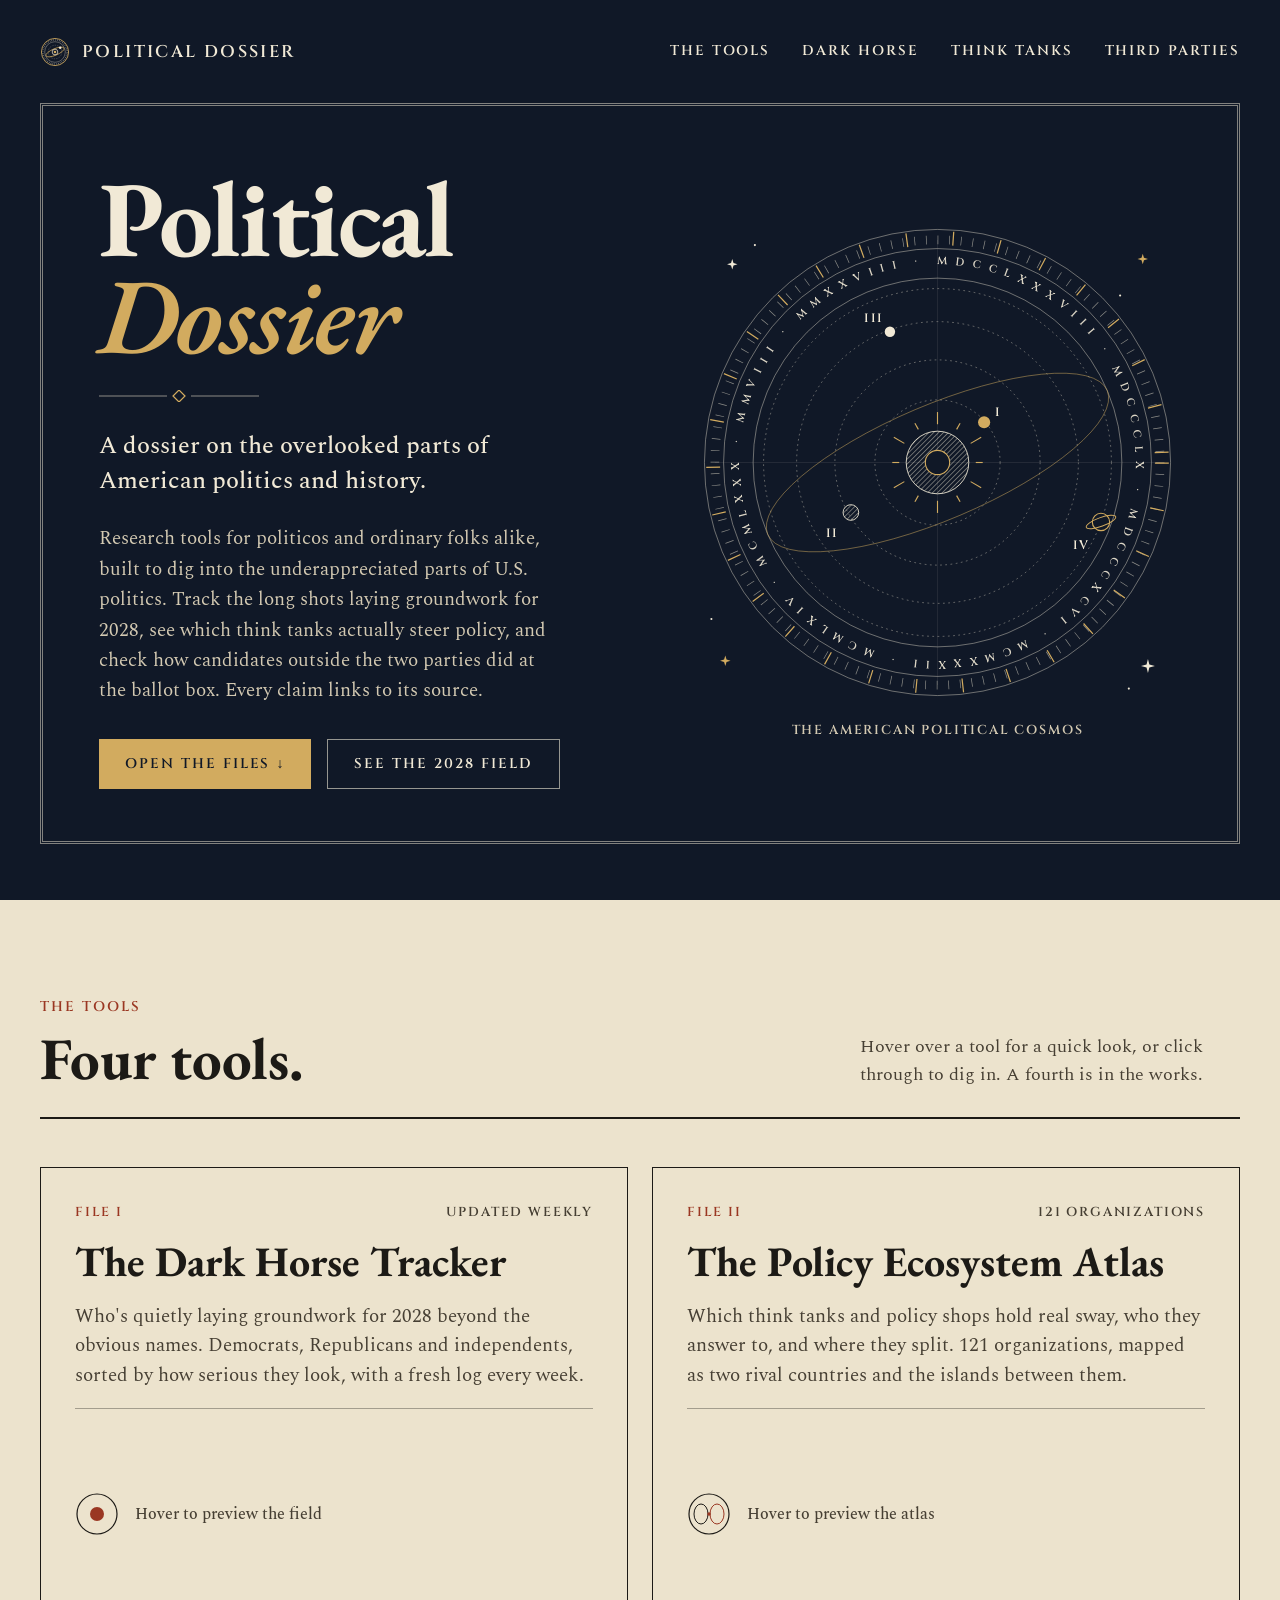
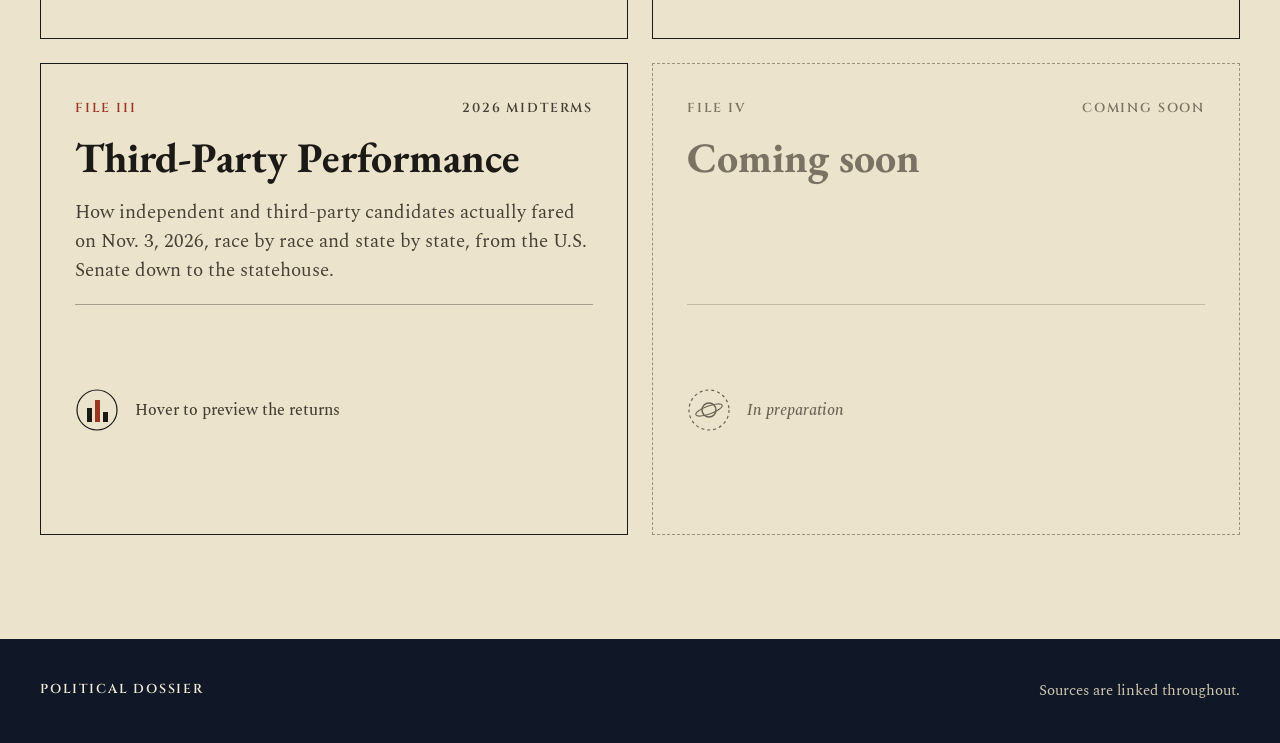
==== commit 383fe84e: "Logo mark in the header and favicon; plates renamed to files; new tagline Co-Authored-By: Claude Opu" ====
--- a/index.html
+++ b/index.html
@@ -77,7 +77,7 @@
   <div class="wrap">
     <nav aria-label="Primary">
       <a class="brand label" href="#top">
-        <svg width="18" height="18" viewBox="0 0 18 18" aria-hidden="true"><path d="M9 0 L10.6 7.4 L18 9 L10.6 10.6 L9 18 L7.4 10.6 L0 9 L7.4 7.4 Z" fill="#D2AB5F"/></svg>
+        <svg class="pd-mark" width="30" height="30" viewBox="0 0 64 64" aria-hidden="true"><circle cx="32" cy="32" r="29" fill="none" stroke="#D2AB5F" stroke-width="1.8"/><circle cx="32" cy="32" r="25.6" fill="none" stroke="#F1E9D6" stroke-opacity=".85" stroke-width="3" stroke-dasharray=".8 3.22"/><circle cx="32" cy="32" r="22" fill="none" stroke="#F1E9D6" stroke-opacity=".7" stroke-width="1"/><circle cx="32" cy="32" r="14.5" fill="none" stroke="#F1E9D6" stroke-opacity=".6" stroke-width="1" stroke-dasharray="1.6 2.2"/><ellipse cx="32" cy="32" rx="21" ry="7" fill="none" stroke="#D2AB5F" stroke-width="1.5" transform="rotate(-23 32 32)"/><circle cx="32" cy="32" r="6" fill="none" stroke="#F1E9D6" stroke-width="1.5"/><circle cx="32" cy="32" r="2.6" fill="#D2AB5F"/><circle cx="43.1" cy="22.7" r="2.7" fill="#F1E9D6"/></svg>
         Political Dossier
       </a>
       <div class="navlinks label">
@@ -92,10 +92,10 @@
       <div class="hero-copy">
         <h1>Political<br><em>Dossier</em></h1>
         <svg width="160" height="12" viewBox="0 0 160 12" aria-hidden="true"><line x1="0" y1="6" x2="68" y2="6" stroke="#F1E9D6" stroke-opacity=".55"/><path d="M80 0 L86 6 L80 12 L74 6 Z" fill="none" stroke="#D2AB5F" stroke-width="1.2"/><line x1="92" y1="6" x2="160" y2="6" stroke="#F1E9D6" stroke-opacity=".55"/></svg>
-        <p class="lede">The overlooked corners of American politics, mapped and sourced.</p>
-        <p class="sub">Political Dossier is a set of research tools for political pros and curious citizens alike. Track the long shots laying groundwork for 2028, see which think tanks actually steer policy, and check how candidates outside the two parties did at the ballot box. Every claim links to its source.</p>
+        <p class="lede">A dossier on the overlooked parts of American politics and history.</p>
+        <p class="sub">Research tools for politicos and ordinary folks alike, built to dig into the underappreciated parts of U.S. politics. Track the long shots laying groundwork for 2028, see which think tanks actually steer policy, and check how candidates outside the two parties did at the ballot box. Every claim links to its source.</p>
         <div class="ctas">
-          <a class="btn btn-gold label" href="#plates">Explore the tools ↓</a>
+          <a class="btn btn-gold label" href="#plates">Open the files ↓</a>
           <a class="btn btn-line label" href="dark-horse/">See the 2028 field</a>
         </div>
       </div>
@@ -149,7 +149,7 @@
           <path d="M522 506 L523.6 512.4 L530 514 L523.6 515.6 L522 522 L520.4 515.6 L514 514 L520.4 512.4 Z" fill="#F1E9D6"/>
           <g fill="#F1E9D6"><circle cx="70" cy="30" r="1.2"/><circle cx="490" cy="88" r="1.2"/><circle cx="20" cy="460" r="1.2"/><circle cx="500" cy="540" r="1.2"/></g>
         </svg>
-        <figcaption class="label">Fig. I · The American political cosmos</figcaption>
+        <figcaption class="label">The American political cosmos</figcaption>
       </figure>
     </div>
   </div>
@@ -167,9 +167,9 @@
 
     <div class="grid">
 
-      <!-- Plate I -->
+      <!-- File I -->
       <a class="plate" href="dark-horse/">
-        <div class="meta label"><span class="num">Plate I</span><span class="tag">Updated weekly</span></div>
+        <div class="meta label"><span class="num">File I</span><span class="tag">Updated weekly</span></div>
         <h3>The Dark Horse Tracker</h3>
         <p>Who's quietly laying groundwork for 2028 beyond the obvious names. Democrats, Republicans and independents, sorted by how serious they look, with a fresh log every week.</p>
         <div class="window">
@@ -196,9 +196,9 @@
         </div>
       </a>
 
-      <!-- Plate II -->
+      <!-- File II -->
       <a class="plate" href="think-tanks/">
-        <div class="meta label"><span class="num">Plate II</span><span class="tag">121 organizations</span></div>
+        <div class="meta label"><span class="num">File II</span><span class="tag">121 organizations</span></div>
         <h3>The Policy Ecosystem Atlas</h3>
         <p>Which think tanks and policy shops hold real sway, who they answer to, and where they split. 121 organizations, mapped as two rival countries and the islands between them.</p>
         <div class="window">
@@ -221,9 +221,9 @@
         </div>
       </a>
 
-      <!-- Plate III -->
+      <!-- File III -->
       <a class="plate" href="third-party/">
-        <div class="meta label"><span class="num">Plate III</span><span class="tag">2026 midterms</span></div>
+        <div class="meta label"><span class="num">File III</span><span class="tag">2026 midterms</span></div>
         <h3>Third-Party Performance</h3>
         <p>How independent and third-party candidates actually fared on Nov. 3, 2026, race by race and state by state, from the U.S. Senate down to the statehouse.</p>
         <div class="window">
@@ -244,9 +244,9 @@
         </div>
       </a>
 
-      <!-- Plate IV: coming soon (not linked yet) -->
+      <!-- File IV: coming soon (not linked yet) -->
       <div class="plate soon" aria-disabled="true">
-        <div class="meta label"><span class="num">Plate IV</span><span class="tag">Coming soon</span></div>
+        <div class="meta label"><span class="num">File IV</span><span class="tag">Coming soon</span></div>
         <h3>Coming soon</h3>
         <div class="window">
           <div class="idle">
--- a/assets/ledger.css
+++ b/assets/ledger.css
@@ -143,3 +143,6 @@
   .plate.soon .idle{display:flex}
   .plate.soon .window{border-top-color:rgba(28,26,22,.2)}
 }
+
+/* Logo mark */
+.pd-mark{display:block;flex:none}
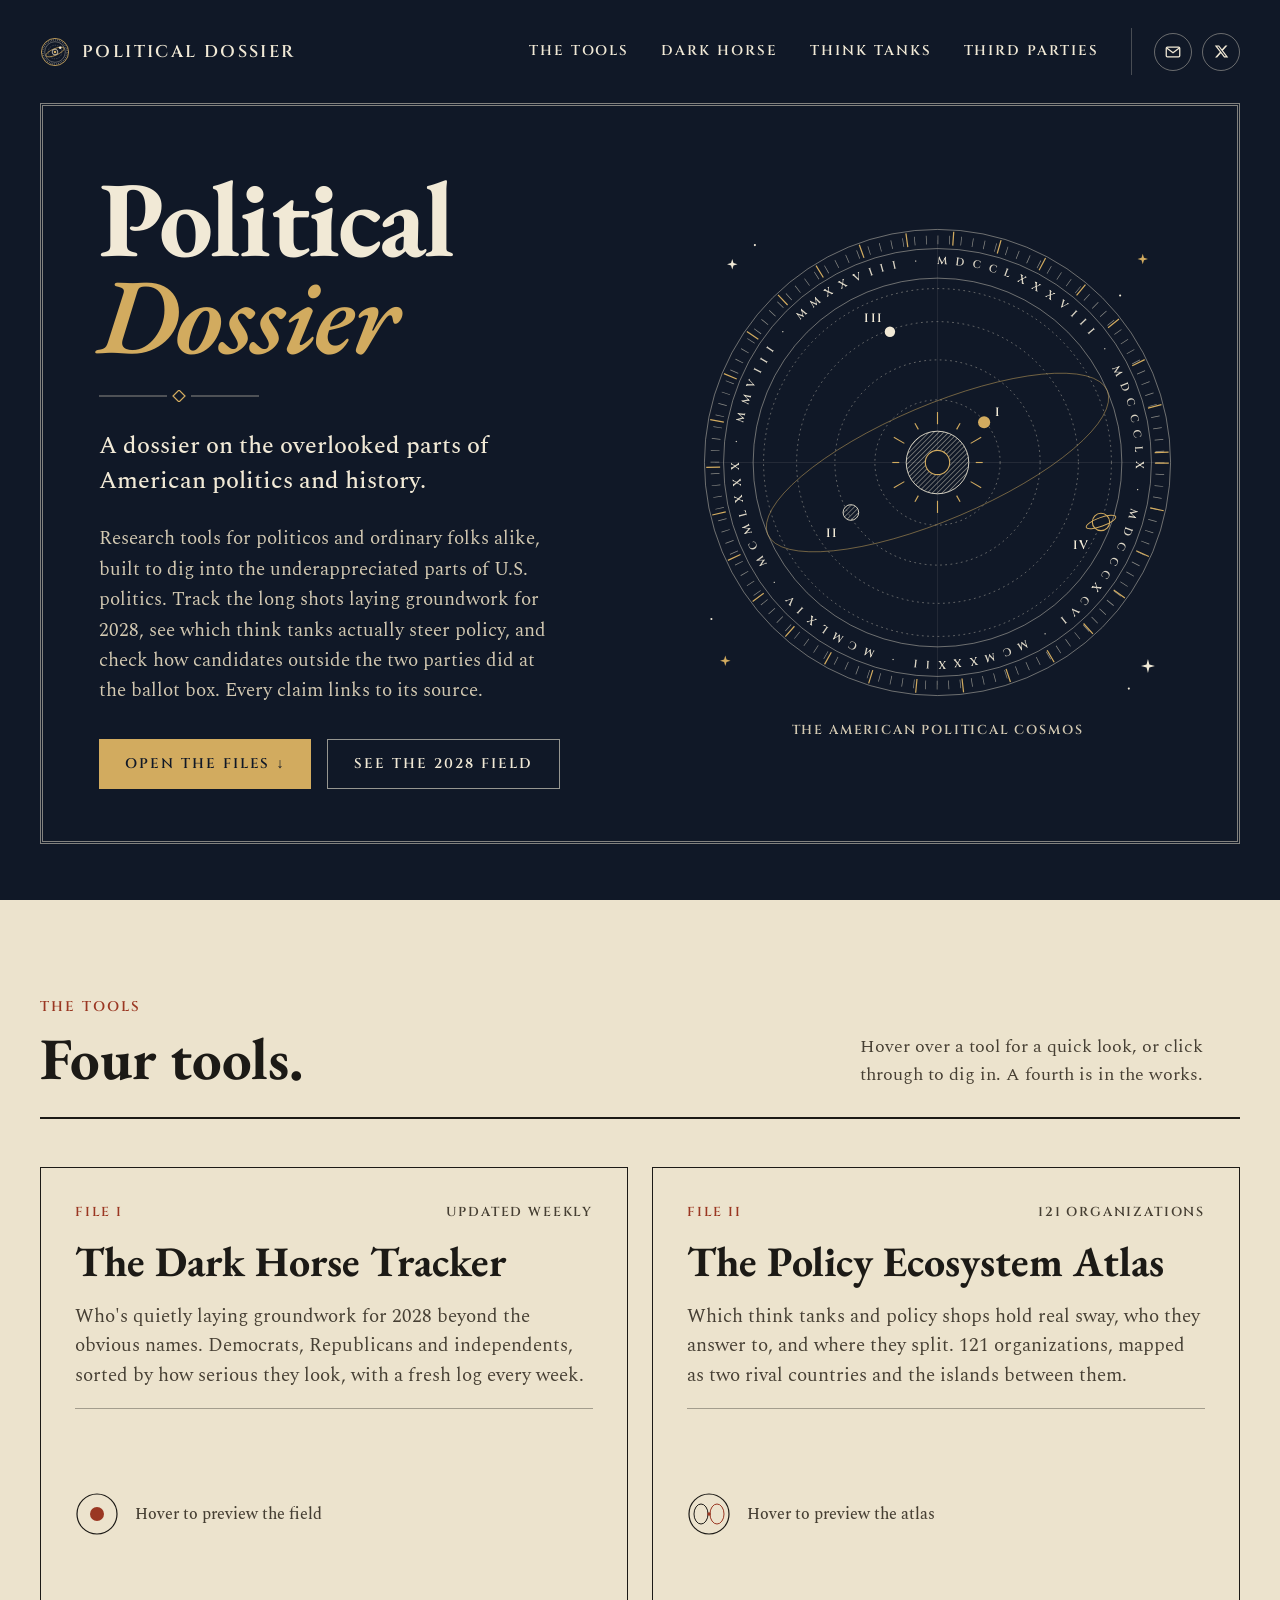
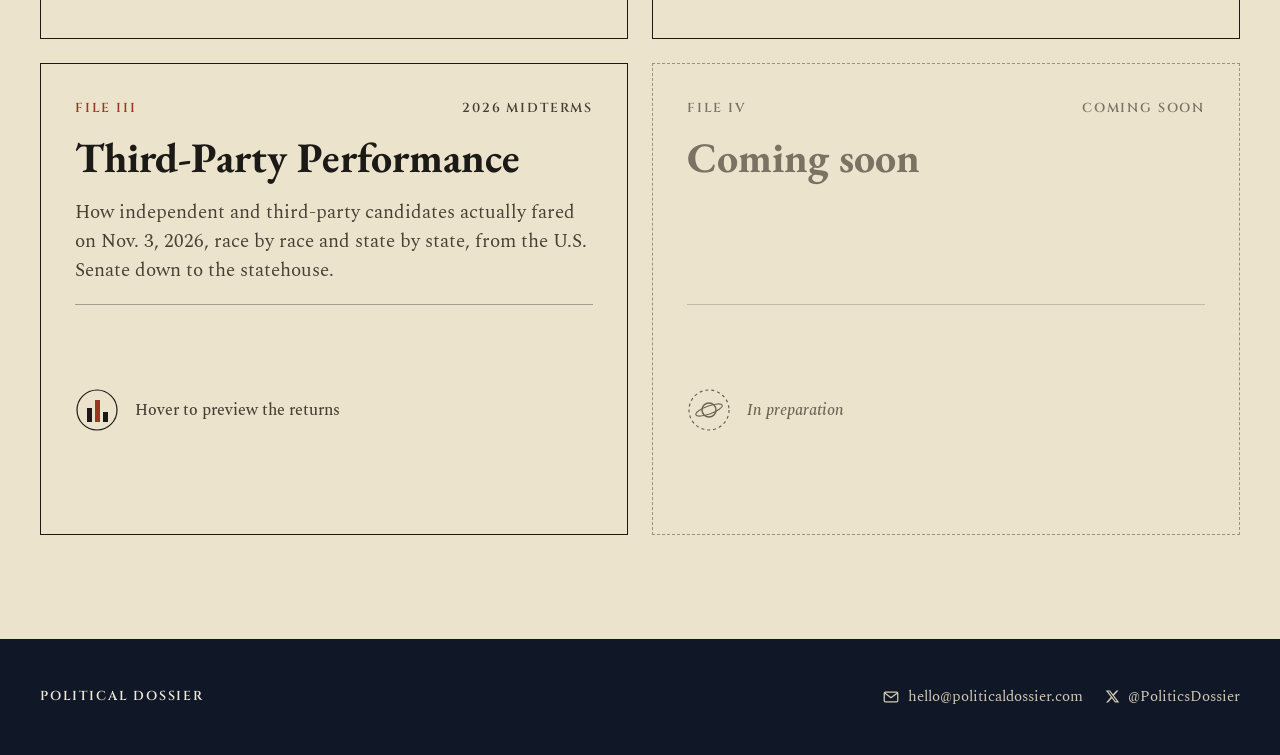
==== commit 3d3d901d: "Add email and X links to the menus and footers Co-Authored-By: Claude Opus 5.5 <noreply@anthropic.co" ====
--- a/index.html
+++ b/index.html
@@ -20,6 +20,7 @@
 <meta property="og:image:height" content="630">
 <meta property="og:image:alt" content="Political Dossier homepage: an engraved orrery beside the title">
 <meta name="twitter:card" content="summary_large_image">
+<meta name="twitter:site" content="@PoliticsDossier">
 <meta name="twitter:title" content="Political Dossier: Tools for Reading American Politics">
 <meta name="twitter:description" content="Research tools for the overlooked corners of U.S. politics: a 2028 dark horse tracker, a map of think tanks and policy shops, and third-party election results. All sourced.">
 <meta name="twitter:image" content="https://politicaldossier.com/assets/social/home.jpg">
@@ -85,6 +86,7 @@
         <a href="dark-horse/">Dark Horse</a>
         <a href="think-tanks/">Think Tanks</a>
         <a href="third-party/">Third Parties</a>
+        <span class="soc"><a href="mailto:hello@politicaldossier.com" aria-label="Email hello@politicaldossier.com" title="hello@politicaldossier.com"><svg width="18" height="18" viewBox="0 0 24 24" aria-hidden="true"><rect x="3" y="5.5" width="18" height="13" rx="1.5" fill="none" stroke="currentColor" stroke-width="1.7"/><path d="M3.6 6.6 L12 13 L20.4 6.6" fill="none" stroke="currentColor" stroke-width="1.7" stroke-linejoin="round"/></svg></a><a href="https://x.com/PoliticsDossier" target="_blank" rel="noopener" aria-label="Political Dossier on X (@PoliticsDossier)" title="@PoliticsDossier on X"><svg width="15" height="15" viewBox="0 0 24 24" aria-hidden="true"><path fill="currentColor" d="M18.244 2.25h3.308l-7.227 8.26 8.502 11.24H16.17l-5.214-6.817L4.99 21.75H1.68l7.73-8.835L1.254 2.25H8.08l4.713 6.231zm-1.161 17.52h1.833L7.084 4.126H5.117z"/></svg></a></span>
               </div>
     </nav>
 
@@ -263,7 +265,7 @@
 <footer id="colophon">
   <div class="wrap">
     <span class="label">Political Dossier</span>
-    <span>Sources are linked throughout.</span>
+    <span class="soc-foot"><a href="mailto:hello@politicaldossier.com"><svg width="18" height="18" viewBox="0 0 24 24" aria-hidden="true"><rect x="3" y="5.5" width="18" height="13" rx="1.5" fill="none" stroke="currentColor" stroke-width="1.7"/><path d="M3.6 6.6 L12 13 L20.4 6.6" fill="none" stroke="currentColor" stroke-width="1.7" stroke-linejoin="round"/></svg><span>hello@politicaldossier.com</span></a><a href="https://x.com/PoliticsDossier" target="_blank" rel="noopener"><svg width="15" height="15" viewBox="0 0 24 24" aria-hidden="true"><path fill="currentColor" d="M18.244 2.25h3.308l-7.227 8.26 8.502 11.24H16.17l-5.214-6.817L4.99 21.75H1.68l7.73-8.835L1.254 2.25H8.08l4.713 6.231zm-1.161 17.52h1.833L7.084 4.126H5.117z"/></svg><span>@PoliticsDossier</span></a></span>
   </div>
 </footer>
 
--- a/assets/ledger.css
+++ b/assets/ledger.css
@@ -146,3 +146,13 @@
 
 /* Logo mark */
 .pd-mark{display:block;flex:none}
+
+/* Email and X icons */
+.navlinks .soc{display:inline-flex;align-items:center;gap:10px;padding-left:22px;border-left:1px solid rgba(241,233,214,.25)}
+.navlinks .soc a{display:inline-flex;align-items:center;justify-content:center;width:38px;height:38px;padding:0;border:1px solid rgba(241,233,214,.4);border-radius:50%;color:var(--star)}
+.navlinks .soc a:hover,.navlinks .soc a:focus-visible{color:var(--gold);border-color:var(--gold)}
+.soc-foot{display:inline-flex;flex-wrap:wrap;gap:8px 22px}
+.soc-foot a{display:inline-flex;align-items:center;gap:8px;color:var(--star-muted);text-decoration:none;min-height:36px}
+.soc-foot a:hover,.soc-foot a:focus-visible{color:var(--gold)}
+@media (max-width:640px){.navlinks .soc{padding-left:0;border-left:none}}
+footer .wrap{align-items:center}
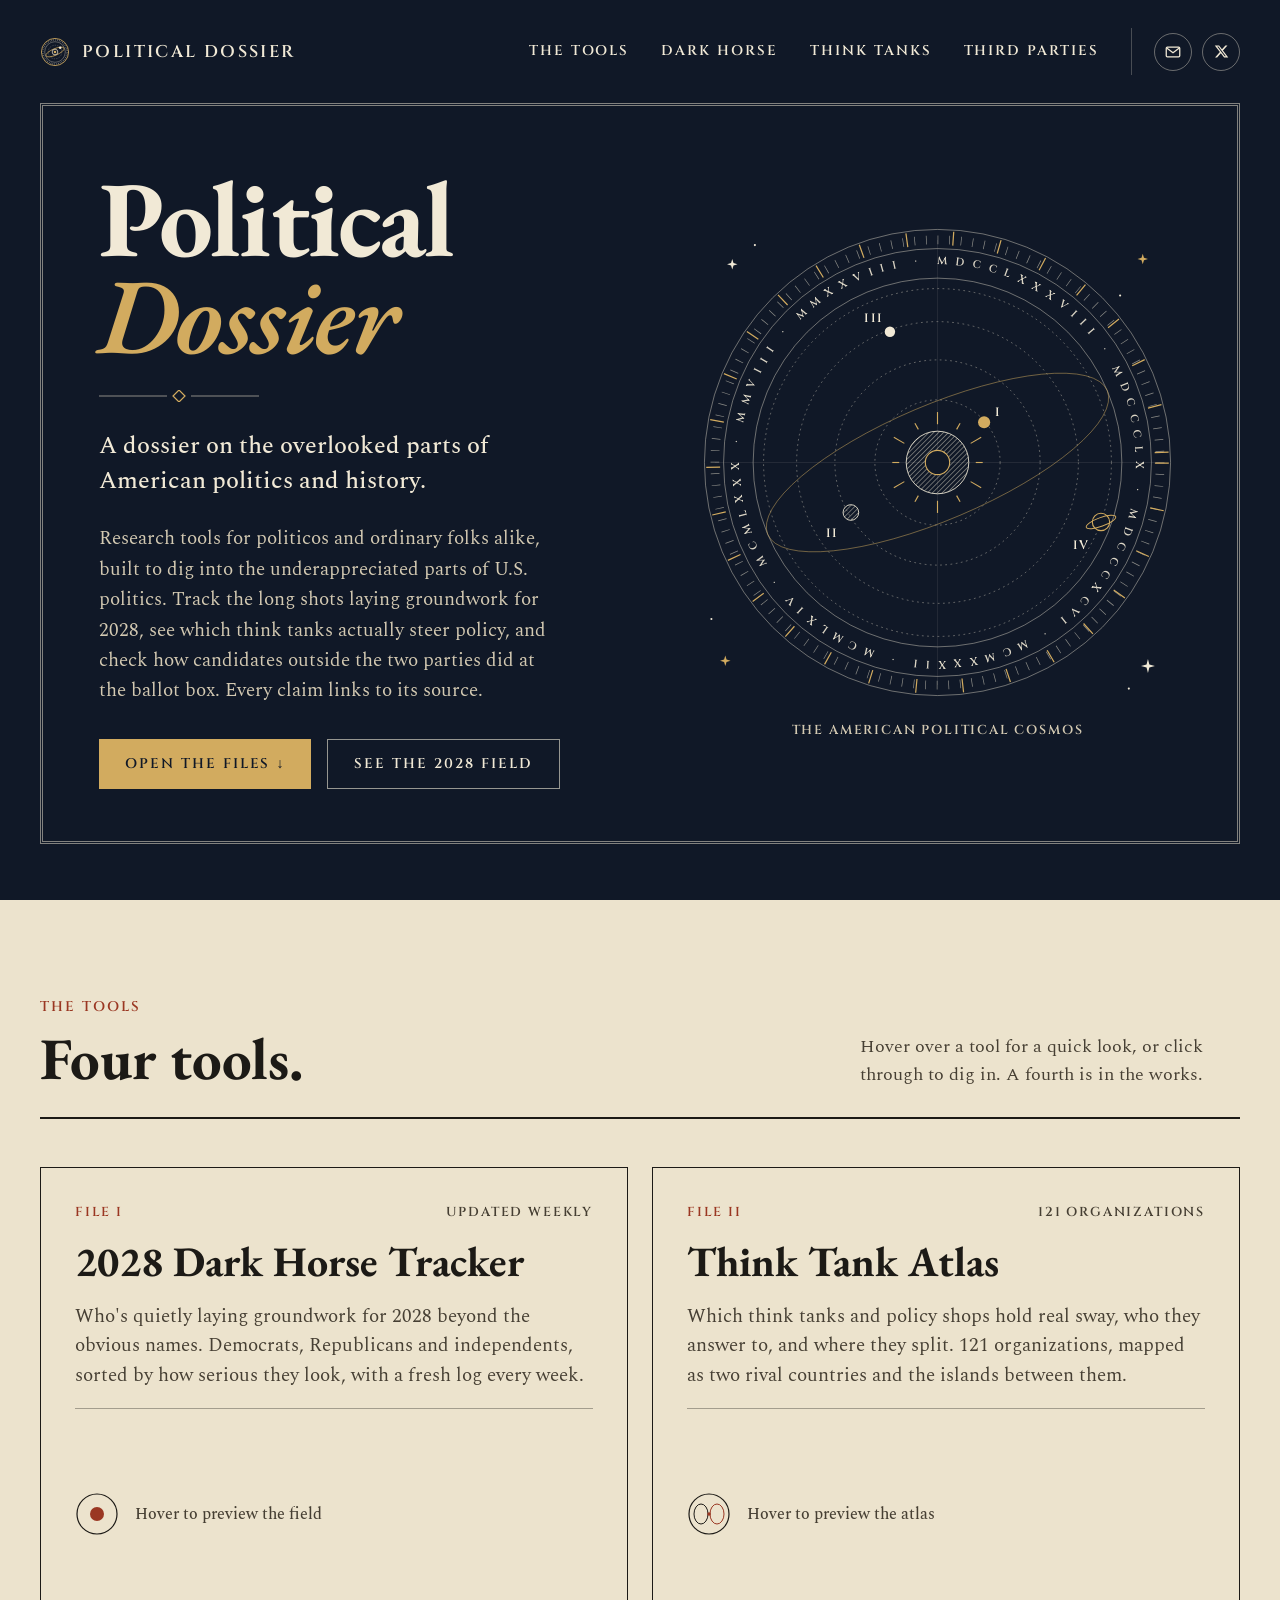
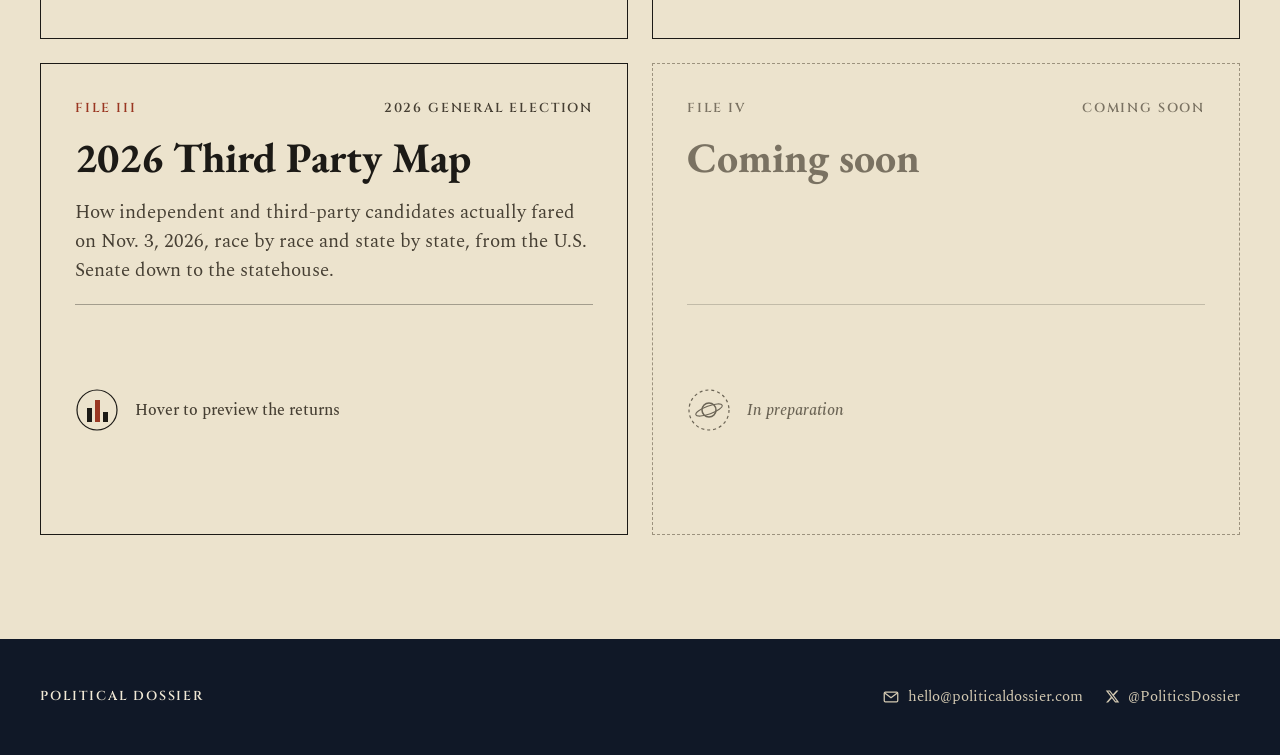
==== commit c625fa88: "Rename tools: 2028 Dark Horse Tracker, Think Tank Atlas, 2026 Third Party Map Co-Authored-By: Claude" ====
--- a/index.html
+++ b/index.html
@@ -44,19 +44,19 @@
     {
      "@type": "ListItem",
      "position": 1,
-     "name": "The Dark Horse Tracker",
+     "name": "2028 Dark Horse Tracker",
      "url": "https://politicaldossier.com/dark-horse/"
     },
     {
      "@type": "ListItem",
      "position": 2,
-     "name": "The Policy Ecosystem Atlas",
+     "name": "Think Tank Atlas",
      "url": "https://politicaldossier.com/think-tanks/"
     },
     {
      "@type": "ListItem",
      "position": 3,
-     "name": "Third-Party Performance",
+     "name": "2026 Third Party Map",
      "url": "https://politicaldossier.com/third-party/"
     }
    ]
@@ -172,7 +172,7 @@
       <!-- File I -->
       <a class="plate" href="dark-horse/">
         <div class="meta label"><span class="num">File I</span><span class="tag">Updated weekly</span></div>
-        <h3>The Dark Horse Tracker</h3>
+        <h3>2028 Dark Horse Tracker</h3>
         <p>Who's quietly laying groundwork for 2028 beyond the obvious names. Democrats, Republicans and independents, sorted by how serious they look, with a fresh log every week.</p>
         <div class="window">
           <div class="idle">
@@ -201,7 +201,7 @@
       <!-- File II -->
       <a class="plate" href="think-tanks/">
         <div class="meta label"><span class="num">File II</span><span class="tag">121 organizations</span></div>
-        <h3>The Policy Ecosystem Atlas</h3>
+        <h3>Think Tank Atlas</h3>
         <p>Which think tanks and policy shops hold real sway, who they answer to, and where they split. 121 organizations, mapped as two rival countries and the islands between them.</p>
         <div class="window">
           <div class="idle">
@@ -225,8 +225,8 @@
 
       <!-- File III -->
       <a class="plate" href="third-party/">
-        <div class="meta label"><span class="num">File III</span><span class="tag">2026 midterms</span></div>
-        <h3>Third-Party Performance</h3>
+        <div class="meta label"><span class="num">File III</span><span class="tag">2026 general election</span></div>
+        <h3>2026 Third Party Map</h3>
         <p>How independent and third-party candidates actually fared on Nov. 3, 2026, race by race and state by state, from the U.S. Senate down to the statehouse.</p>
         <div class="window">
           <div class="idle">
